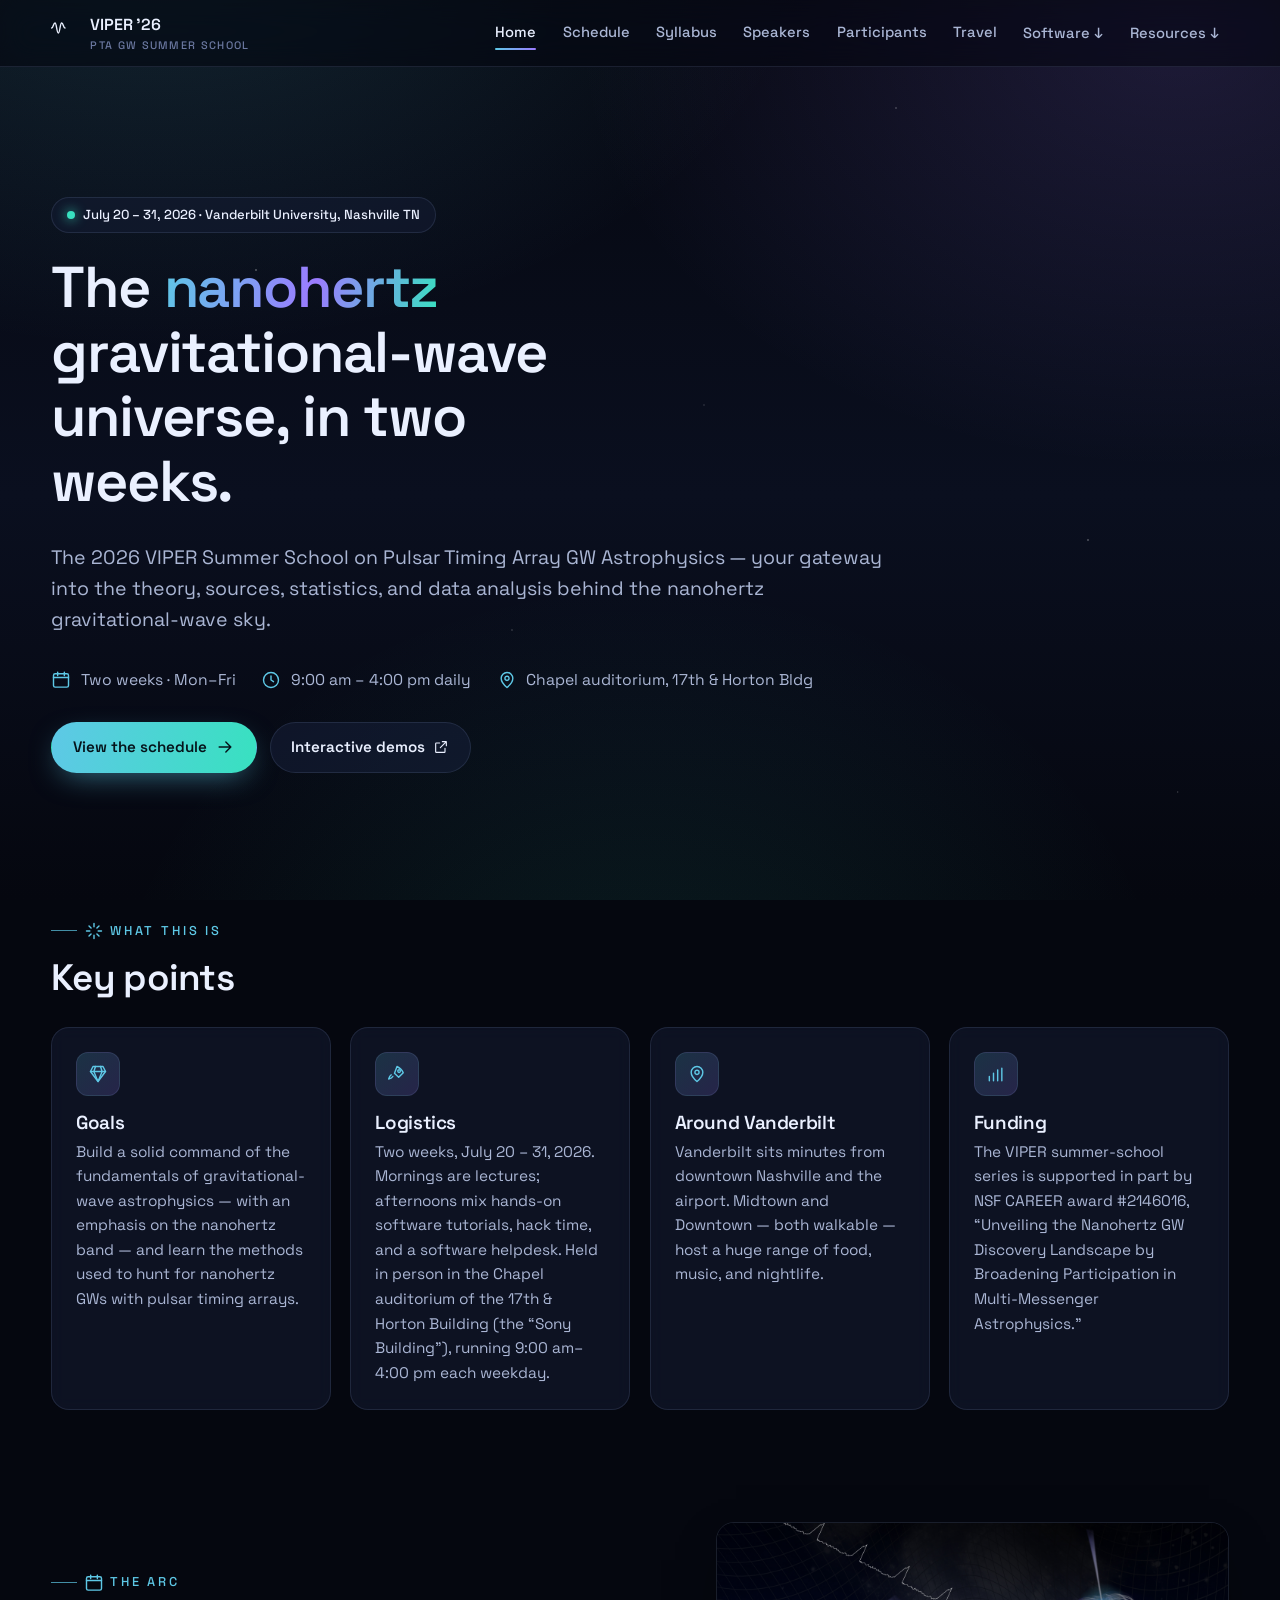
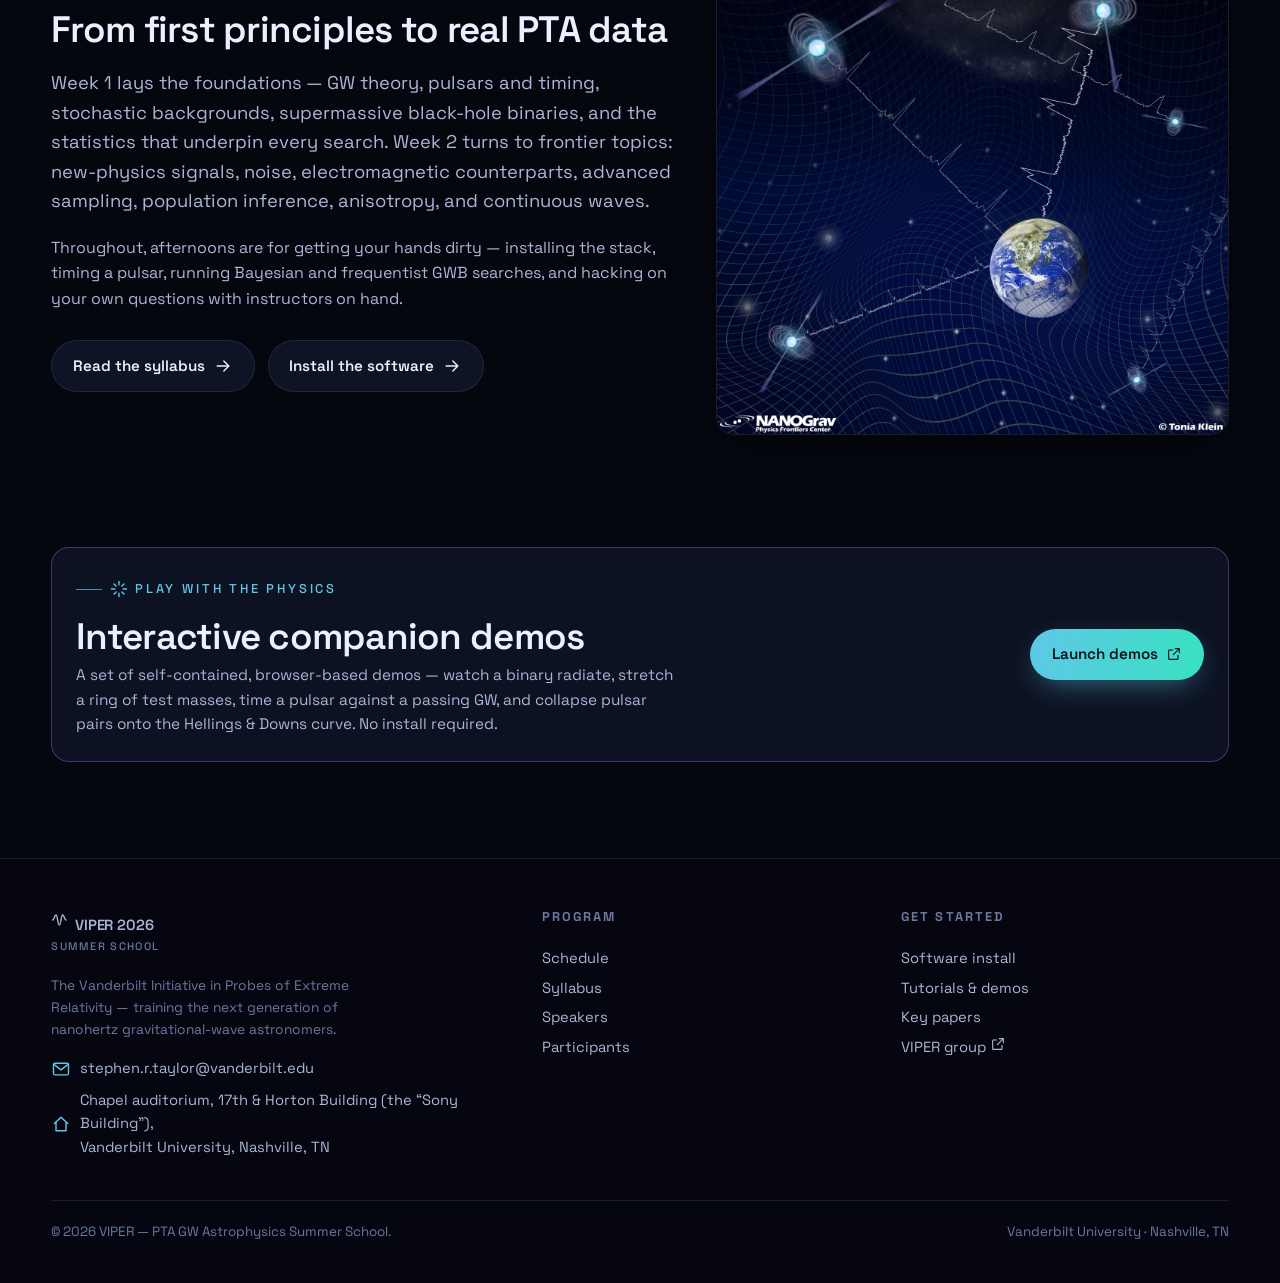
==== index.html @ b40ef2a1 "Set Levi Schult full name; add venue across the site Speakers page shows full name Levi Schult (sche" ====
<!DOCTYPE html>
<html lang="en">
<head>
<meta charset="utf-8" />
<meta name="viewport" content="width=device-width, initial-scale=1" />
<title>VIPER 2026 Summer School</title>
<meta name="description" content="The 2026 VIPER Summer School on Pulsar Timing Array gravitational-wave astrophysics, July 20 – 31, 2026, Vanderbilt University, Nashville TN." />
<link rel="icon" href="data:image/svg+xml,%3Csvg xmlns='http://www.w3.org/2000/svg' viewBox='0 0 24 24'%3E%3Cpath d='M2 12c2 0 2-6 4-6s2 12 4 12 2-12 4-12 2 6 4 6' fill='none' stroke='%235ec8e6' stroke-width='2' stroke-linecap='round'/%3E%3C/svg%3E" />
<link rel="preconnect" href="https://fonts.googleapis.com" />
<link rel="preconnect" href="https://fonts.gstatic.com" crossorigin />
<link href="https://fonts.googleapis.com/css2?family=Space+Grotesk:wght@400;500;600;700&family=JetBrains+Mono:wght@400;500&display=swap" rel="stylesheet" />
<link rel="stylesheet" href="assets/css/site.css" />
</head>
<body>
<div class="cosmos"></div>
<header class="nav"><div class="nav-inner"><a class="brand" href="index.html"><span class="mark"><svg width="20" height="20" viewBox="0 0 24 24" fill="none" stroke="currentColor" stroke-width="1.7" stroke-linecap="round" stroke-linejoin="round"><path d="M2 12c2 0 2-6 4-6s2 12 4 12 2-12 4-12 2 6 4 6"/></svg></span><span>VIPER &rsquo;26<small>PTA GW Summer School</small></span></a><button class="nav-toggle" aria-label="Menu"><svg width="22" height="22" viewBox="0 0 24 24" fill="none" stroke="currentColor" stroke-width="1.7" stroke-linecap="round" stroke-linejoin="round"><path d="M4 7h16M4 12h16M4 17h16"/></svg></button><nav class="nav-links"><a href="index.html" class="active">Home</a><a href="schedule.html">Schedule</a><a href="syllabus.html">Syllabus</a><a href="speakers.html">Speakers</a><a href="participants.html">Participants</a><a href="travel.html">Travel</a><span class="has-menu"><a href="installation.html">Software &darr;</a><span class="drop"><a href="installation.html">Installation</a><a href="tutorials.html">Tutorials &amp; demos</a></span></span><span class="has-menu"><a href="imp_papers.html">Resources &darr;</a><span class="drop"><a href="imp_papers.html">Key papers</a><a href="useful_links.html">Useful links</a></span></span></nav></div></header>
<main>

<section class="hero"><div class="wrap">
  <span class="badge"><span class="dot"></span> July 20 – 31, 2026 &middot; Vanderbilt University, Nashville TN</span>
  <h1>The <span class="gradient-text">nanohertz</span> gravitational-wave universe, in two weeks.</h1>
  <p class="lead">The 2026 VIPER Summer School on Pulsar Timing Array GW Astrophysics &mdash;
  your gateway into the theory, sources, statistics, and data analysis behind the
  nanohertz gravitational-wave sky.</p>
  <div class="hero-meta">
    <span class="item"><svg width="20" height="20" viewBox="0 0 24 24" fill="none" stroke="currentColor" stroke-width="1.7" stroke-linecap="round" stroke-linejoin="round"><rect x="3" y="4.5" width="18" height="16" rx="2"/><path d="M3 9h18M8 2.5v4M16 2.5v4"/></svg> Two weeks &middot; Mon&ndash;Fri</span>
    <span class="item"><svg width="20" height="20" viewBox="0 0 24 24" fill="none" stroke="currentColor" stroke-width="1.7" stroke-linecap="round" stroke-linejoin="round"><circle cx="12" cy="12" r="9"/><path d="M12 7v5l3 2"/></svg> 9:00 am &ndash; 4:00 pm daily</span>
    <span class="item"><svg width="20" height="20" viewBox="0 0 24 24" fill="none" stroke="currentColor" stroke-width="1.7" stroke-linecap="round" stroke-linejoin="round"><path d="M12 21s7-5.6 7-11a7 7 0 1 0-14 0c0 5.4 7 11 7 11z"/><circle cx="12" cy="10" r="2.5"/></svg> Chapel auditorium, 17th &amp; Horton Bldg</span>
  </div>
  <div class="btn-row">
    <a class="btn btn-primary" href="schedule.html">View the schedule <svg width="20" height="20" viewBox="0 0 24 24" fill="none" stroke="currentColor" stroke-width="1.7" stroke-linecap="round" stroke-linejoin="round"><path d="M5 12h14M13 6l6 6-6 6"/></svg></a>
    <a class="btn btn-ghost" href="https://stevertaylor.github.io/viper-2026-summer-school-demos/">Interactive demos <svg width="16" height="16" viewBox="0 0 24 24" fill="none" stroke="currentColor" stroke-width="1.7" stroke-linecap="round" stroke-linejoin="round"><path d="M14 4h6v6M20 4l-9 9M18 14v5a1 1 0 0 1-1 1H5a1 1 0 0 1-1-1V7a1 1 0 0 1 1-1h5"/></svg></a>
  </div>
</div></section>

<section class="section tight"><div class="wrap">
  <span class="eyebrow"><svg width="20" height="20" viewBox="0 0 24 24" fill="none" stroke="currentColor" stroke-width="1.7" stroke-linecap="round" stroke-linejoin="round"><path d="M12 3v4M12 17v4M3 12h4M17 12h4M6 6l2.5 2.5M15.5 15.5 18 18M18 6l-2.5 2.5M8.5 15.5 6 18"/></svg> What this is</span>
  <h2>Key points</h2>
  <div class="grid cols-4" style="margin-top:1.8rem">
    <article class="card"><div class="ico"><svg width="20" height="20" viewBox="0 0 24 24" fill="none" stroke="currentColor" stroke-width="1.7" stroke-linecap="round" stroke-linejoin="round"><path d="M6 3h12l3 6-9 12L3 9z"/><path d="M3 9h18M9 3 7 9l5 12 5-12-2-6"/></svg></div><h3>Goals</h3>
      <p>Build a solid command of the fundamentals of gravitational-wave astrophysics &mdash;
      with an emphasis on the nanohertz band &mdash; and learn the methods used to hunt for
      nanohertz GWs with pulsar timing arrays.</p></article>
    <article class="card"><div class="ico"><svg width="20" height="20" viewBox="0 0 24 24" fill="none" stroke="currentColor" stroke-width="1.7" stroke-linecap="round" stroke-linejoin="round"><path d="M5 13c-2 1-3 5-3 5s4-1 5-3M12 3c3.5 1.5 6 4 7.5 7.5L14 16l-5-5z"/><circle cx="14.5" cy="8.5" r="1.6"/></svg></div><h3>Logistics</h3>
      <p>Two weeks, July 20 – 31, 2026. Mornings are lectures; afternoons mix hands-on software
      tutorials, hack time, and a software helpdesk. Held in person in the Chapel auditorium
      of the 17th &amp; Horton Building (the &ldquo;Sony Building&rdquo;), running 9:00&nbsp;am&ndash;4:00&nbsp;pm each weekday.</p></article>
    <article class="card"><div class="ico"><svg width="20" height="20" viewBox="0 0 24 24" fill="none" stroke="currentColor" stroke-width="1.7" stroke-linecap="round" stroke-linejoin="round"><path d="M12 21s7-5.6 7-11a7 7 0 1 0-14 0c0 5.4 7 11 7 11z"/><circle cx="12" cy="10" r="2.5"/></svg></div><h3>Around Vanderbilt</h3>
      <p>Vanderbilt sits minutes from downtown Nashville and the airport. Midtown and
      Downtown &mdash; both walkable &mdash; host a huge range of food, music, and nightlife.</p></article>
    <article class="card"><div class="ico"><svg width="20" height="20" viewBox="0 0 24 24" fill="none" stroke="currentColor" stroke-width="1.7" stroke-linecap="round" stroke-linejoin="round"><path d="M4 20v-5M9 20v-9M14 20v-13M19 20V5"/></svg></div><h3>Funding</h3>
      <p>The VIPER summer-school series is supported in part by NSF CAREER award
      #2146016, &ldquo;Unveiling the Nanohertz GW Discovery Landscape by Broadening
      Participation in Multi-Messenger Astrophysics.&rdquo;</p></article>
  </div>
</div></section>

<section class="section tight"><div class="wrap">
  <div class="split">
    <div>
      <span class="eyebrow"><svg width="20" height="20" viewBox="0 0 24 24" fill="none" stroke="currentColor" stroke-width="1.7" stroke-linecap="round" stroke-linejoin="round"><rect x="3" y="4.5" width="18" height="16" rx="2"/><path d="M3 9h18M8 2.5v4M16 2.5v4"/></svg> The arc</span>
      <h2>From first principles to real PTA data</h2>
      <p class="lead" style="margin-bottom:1.2rem">Week&nbsp;1 lays the foundations &mdash; GW theory,
      pulsars and timing, stochastic backgrounds, supermassive black-hole binaries, and
      the statistics that underpin every search. Week&nbsp;2 turns to frontier topics: new-physics
      signals, noise, electromagnetic counterparts, advanced sampling, population inference,
      anisotropy, and continuous waves.</p>
      <p>Throughout, afternoons are for getting your hands dirty &mdash; installing the stack,
      timing a pulsar, running Bayesian and frequentist GWB searches, and hacking on
      your own questions with instructors on hand.</p>
      <div class="btn-row">
        <a class="btn btn-ghost" href="syllabus.html">Read the syllabus <svg width="20" height="20" viewBox="0 0 24 24" fill="none" stroke="currentColor" stroke-width="1.7" stroke-linecap="round" stroke-linejoin="round"><path d="M5 12h14M13 6l6 6-6 6"/></svg></a>
        <a class="btn btn-ghost" href="installation.html">Install the software <svg width="20" height="20" viewBox="0 0 24 24" fill="none" stroke="currentColor" stroke-width="1.7" stroke-linecap="round" stroke-linejoin="round"><path d="M5 12h14M13 6l6 6-6 6"/></svg></a>
      </div>
    </div>
    <div class="framed"><img src="images/pta_TK.jpg" alt="A pulsar timing array probing passing gravitational waves" loading="lazy" /></div>
  </div>
</div></section>

<section class="section tight"><div class="wrap">
  <div class="card" style="display:flex;flex-wrap:wrap;align-items:center;gap:1.4rem;justify-content:space-between;border-color:rgba(155,123,255,.35)">
    <div style="max-width:60ch">
      <span class="eyebrow"><svg width="20" height="20" viewBox="0 0 24 24" fill="none" stroke="currentColor" stroke-width="1.7" stroke-linecap="round" stroke-linejoin="round"><path d="M12 3v4M12 17v4M3 12h4M17 12h4M6 6l2.5 2.5M15.5 15.5 18 18M18 6l-2.5 2.5M8.5 15.5 6 18"/></svg> Play with the physics</span>
      <h2 style="margin-bottom:.4rem">Interactive companion demos</h2>
      <p style="margin:0">A set of self-contained, browser-based demos &mdash; watch a binary radiate,
      stretch a ring of test masses, time a pulsar against a passing GW, and collapse pulsar
      pairs onto the Hellings &amp; Downs curve. No install required.</p>
    </div>
    <a class="btn btn-primary" href="https://stevertaylor.github.io/viper-2026-summer-school-demos/">Launch demos <svg width="16" height="16" viewBox="0 0 24 24" fill="none" stroke="currentColor" stroke-width="1.7" stroke-linecap="round" stroke-linejoin="round"><path d="M14 4h6v6M20 4l-9 9M18 14v5a1 1 0 0 1-1 1H5a1 1 0 0 1-1-1V7a1 1 0 0 1 1-1h5"/></svg></a>
  </div>
</div></section>

</main>
<footer class="footer"><div class="wrap">
  <div class="footer-grid">
    <div>
      <a class="brand" href="index.html"><span class="mark"><svg width="20" height="20" viewBox="0 0 24 24" fill="none" stroke="currentColor" stroke-width="1.7" stroke-linecap="round" stroke-linejoin="round"><path d="M2 12c2 0 2-6 4-6s2 12 4 12 2-12 4-12 2 6 4 6"/></svg></span>
        <span>VIPER 2026<small>Summer School</small></span></a>
      <p class="muted" style="margin-top:1rem;max-width:34ch">
        The Vanderbilt Initiative in Probes of Extreme Relativity &mdash; training the next
        generation of nanohertz gravitational-wave astronomers.</p>
      <div class="contact-line"><svg width="20" height="20" viewBox="0 0 24 24" fill="none" stroke="currentColor" stroke-width="1.7" stroke-linecap="round" stroke-linejoin="round"><rect x="3" y="5" width="18" height="14" rx="2"/><path d="M3.5 6.5 12 13l8.5-6.5"/></svg><a href="mailto:stephen.r.taylor@vanderbilt.edu">stephen.r.taylor@vanderbilt.edu</a></div>
      <div class="contact-line"><svg width="20" height="20" viewBox="0 0 24 24" fill="none" stroke="currentColor" stroke-width="1.7" stroke-linecap="round" stroke-linejoin="round"><path d="M4 11.5 12 4l8 7.5"/><path d="M6 10v10h12V10"/></svg><span>Chapel auditorium, 17th &amp; Horton Building (the &ldquo;Sony Building&rdquo;),<br />Vanderbilt University, Nashville, TN</span></div>
    </div>
    <div>
      <h4>Program</h4>
      <a href="schedule.html">Schedule</a>
      <a href="syllabus.html">Syllabus</a>
      <a href="speakers.html">Speakers</a>
      <a href="participants.html">Participants</a>
    </div>
    <div>
      <h4>Get started</h4>
      <a href="installation.html">Software install</a>
      <a href="tutorials.html">Tutorials &amp; demos</a>
      <a href="imp_papers.html">Key papers</a>
      <a href="https://as.vanderbilt.edu/viper/">VIPER group <svg width="16" height="16" viewBox="0 0 24 24" fill="none" stroke="currentColor" stroke-width="1.7" stroke-linecap="round" stroke-linejoin="round"><path d="M14 4h6v6M20 4l-9 9M18 14v5a1 1 0 0 1-1 1H5a1 1 0 0 1-1-1V7a1 1 0 0 1 1-1h5"/></svg></a>
    </div>
  </div>
  <div class="copyright">
    <span>&copy; 2026 VIPER &mdash; PTA GW Astrophysics Summer School.</span>
    <span>Vanderbilt University &middot; Nashville, TN</span>
  </div>
</div></footer>
<script src="assets/js/site.js"></script>
</body>
</html>
---- assets/css/site.css ----
/* =========================================================================
   VIPER 2026 Summer School — "cosmic glass" design system
   Dark, aurora-lit, glassmorphism. Self-contained, no framework.
   ========================================================================= */

:root {
  /* palette */
  --bg:        #05070f;
  --bg-2:      #0a0f1f;
  --ink:       #eaf0ff;
  --ink-soft:  #aab6d4;
  --ink-dim:   #6b78a0;
  --line:      rgba(150, 170, 220, 0.14);
  --glass:     rgba(20, 28, 52, 0.55);
  --glass-2:   rgba(28, 38, 70, 0.40);

  /* accents */
  --cyan:   #5ec8e6;
  --violet: #9b7bff;
  --pink:   #ff7bd2;
  --teal:   #38e1c0;
  --amber:  #ffcf6b;
  --green:  #57d98a;

  --accent: var(--cyan);

  --radius:   18px;
  --radius-s: 12px;
  --maxw:     1180px;

  --shadow:  0 18px 50px -20px rgba(0, 0, 0, 0.75);
  --font:    "Space Grotesk", "Inter", system-ui, -apple-system, "Segoe UI", Roboto, sans-serif;
  --mono:    "JetBrains Mono", ui-monospace, "SF Mono", Menlo, monospace;
}

* { box-sizing: border-box; }

html { scroll-behavior: smooth; }

body {
  margin: 0;
  font-family: var(--font);
  color: var(--ink);
  background: var(--bg);
  line-height: 1.6;
  -webkit-font-smoothing: antialiased;
  text-rendering: optimizeLegibility;
  overflow-x: hidden;
}

/* ---- cosmic background: layered radial auroras + starfield ------------- */
.cosmos {
  position: fixed;
  inset: 0;
  z-index: -2;
  background:
    radial-gradient(1100px 700px at 12% -8%,  rgba(94, 200, 230, 0.16), transparent 60%),
    radial-gradient(1000px 720px at 92% 4%,   rgba(155, 123, 255, 0.16), transparent 60%),
    radial-gradient(900px 800px  at 50% 118%, rgba(56, 225, 192, 0.10), transparent 60%),
    linear-gradient(180deg, var(--bg) 0%, var(--bg-2) 55%, var(--bg) 100%);
}
.cosmos::after {  /* fine star layer */
  content: "";
  position: absolute;
  inset: 0;
  background-image:
    radial-gradient(1.4px 1.4px at 20% 30%, rgba(255,255,255,0.65), transparent),
    radial-gradient(1.4px 1.4px at 70% 12%, rgba(255,255,255,0.45), transparent),
    radial-gradient(1.2px 1.2px at 40% 70%, rgba(255,255,255,0.40), transparent),
    radial-gradient(1.6px 1.6px at 85% 60%, rgba(255,255,255,0.55), transparent),
    radial-gradient(1.1px 1.1px at 55% 45%, rgba(255,255,255,0.35), transparent),
    radial-gradient(1.3px 1.3px at 10% 85%, rgba(255,255,255,0.40), transparent),
    radial-gradient(1.2px 1.2px at 92% 88%, rgba(255,255,255,0.35), transparent);
  background-repeat: no-repeat;
  opacity: 0.7;
  animation: twinkle 9s ease-in-out infinite alternate;
}
@keyframes twinkle { from { opacity: 0.45; } to { opacity: 0.85; } }

@media (prefers-reduced-motion: reduce) {
  html { scroll-behavior: auto; }
  .cosmos::after { animation: none; }
}

/* ---- layout helpers ---------------------------------------------------- */
.wrap { width: min(var(--maxw), 92vw); margin-inline: auto; }
.section { padding: 84px 0; }
.section.tight { padding: 56px 0; }

a { color: var(--cyan); text-decoration: none; transition: color .18s ease; }
a:hover { color: #bdecff; }

h1, h2, h3 { line-height: 1.12; letter-spacing: -0.02em; font-weight: 600; margin: 0 0 .5em; }
h1 { font-size: clamp(2.2rem, 5vw, 3.6rem); }
h2 { font-size: clamp(1.6rem, 3vw, 2.3rem); }
h3 { font-size: 1.18rem; }
p  { color: var(--ink-soft); }

.eyebrow {
  display: inline-flex; align-items: center; gap: .5em;
  font-size: .8rem; letter-spacing: .22em; text-transform: uppercase;
  color: var(--cyan); font-weight: 500; margin-bottom: 1rem;
}
.eyebrow::before { content: ""; width: 26px; height: 1px; background: var(--cyan); opacity: .7; }

.lead { font-size: 1.15rem; color: var(--ink-soft); max-width: 64ch; }

.gradient-text {
  background: linear-gradient(100deg, var(--cyan), var(--violet) 55%, var(--teal));
  -webkit-background-clip: text; background-clip: text;
  -webkit-text-fill-color: transparent; color: transparent;
}

/* ---- top navigation ---------------------------------------------------- */
.nav {
  position: sticky; top: 0; z-index: 50;
  backdrop-filter: blur(14px) saturate(140%);
  -webkit-backdrop-filter: blur(14px) saturate(140%);
  background: rgba(5, 7, 15, 0.62);
  border-bottom: 1px solid var(--line);
}
.nav-inner {
  width: min(var(--maxw), 94vw); margin-inline: auto;
  display: flex; align-items: center; gap: 1.2rem;
  height: 66px;
}
.brand { display: flex; align-items: center; gap: .65rem; font-weight: 600; letter-spacing: -.01em; color: var(--ink); white-space: nowrap; }
.brand:hover { color: var(--ink); }
.brand .mark { width: 30px; height: 30px; flex: 0 0 auto; }
.brand small { display: block; font-size: .68rem; letter-spacing: .12em; text-transform: uppercase; color: var(--ink-dim); font-weight: 500; }

.nav-links { display: flex; align-items: center; gap: .25rem; margin-left: auto; }
.nav-links a {
  color: var(--ink-soft); font-size: .92rem; font-weight: 500;
  padding: .5rem .7rem; border-radius: 9px; position: relative; white-space: nowrap;
}
.nav-links a:hover { color: var(--ink); background: var(--glass-2); }
.nav-links a.active { color: var(--ink); }
.nav-links a.active::after {
  content: ""; position: absolute; left: .7rem; right: .7rem; bottom: .15rem;
  height: 2px; border-radius: 2px;
  background: linear-gradient(90deg, var(--cyan), var(--violet));
}

/* dropdown */
.has-menu { position: relative; }
.has-menu > .drop {
  position: absolute; top: calc(100% + 8px); right: 0; min-width: 210px;
  background: rgba(12, 17, 33, 0.96); border: 1px solid var(--line);
  border-radius: 14px; padding: .4rem; box-shadow: var(--shadow);
  opacity: 0; visibility: hidden; transform: translateY(6px); transition: .16s ease;
}
.has-menu:hover > .drop, .has-menu:focus-within > .drop { opacity: 1; visibility: visible; transform: translateY(0); }
.drop a { display: block; padding: .55rem .7rem; border-radius: 9px; font-size: .9rem; }
.drop a:hover { background: var(--glass); }

.nav-toggle { display: none; margin-left: auto; background: none; border: 1px solid var(--line); color: var(--ink); border-radius: 10px; padding: .45rem .55rem; cursor: pointer; }
.nav-toggle svg { display: block; }

@media (max-width: 880px) {
  .nav-links {
    position: fixed; inset: 66px 0 auto 0;
    flex-direction: column; align-items: stretch; gap: 0;
    background: rgba(7, 10, 20, 0.98); border-bottom: 1px solid var(--line);
    padding: .6rem 5vw 1.2rem; margin: 0;
    transform: translateY(-130%); transition: transform .28s ease;
    max-height: calc(100vh - 66px); overflow-y: auto;
  }
  .nav-links.open { transform: translateY(0); }
  .nav-links a { padding: .8rem .4rem; border-radius: 0; border-bottom: 1px solid var(--line); }
  .nav-links a.active::after { display: none; }
  .has-menu > .drop { position: static; opacity: 1; visibility: visible; transform: none; box-shadow: none; border: none; background: transparent; padding: 0 0 .4rem 1rem; min-width: 0; }
  .has-menu > .drop a { border-bottom: 1px dashed var(--line); }
  .nav-toggle { display: inline-flex; }
}

/* ---- buttons ----------------------------------------------------------- */
.btn {
  display: inline-flex; align-items: center; gap: .5rem;
  padding: .8rem 1.3rem; border-radius: 999px; font-weight: 600; font-size: .95rem;
  border: 1px solid transparent; cursor: pointer; transition: .18s ease; white-space: nowrap;
}
.btn-primary {
  color: #05131a;
  background: linear-gradient(100deg, var(--cyan), var(--teal));
  box-shadow: 0 10px 30px -10px rgba(94, 200, 230, 0.6);
}
.btn-primary:hover { color: #05131a; transform: translateY(-2px); box-shadow: 0 16px 38px -12px rgba(94, 200, 230, 0.7); }
.btn-ghost { color: var(--ink); border-color: var(--line); background: var(--glass-2); }
.btn-ghost:hover { color: var(--ink); border-color: rgba(155,123,255,.5); background: var(--glass); transform: translateY(-2px); }
.btn-row { display: flex; flex-wrap: wrap; gap: .8rem; margin-top: 1.8rem; }

/* ---- hero -------------------------------------------------------------- */
.hero { padding: clamp(64px, 11vw, 130px) 0 84px; position: relative; }
.hero .badge {
  display: inline-flex; align-items: center; gap: .55rem;
  padding: .4rem .9rem; border-radius: 999px; font-size: .82rem; font-weight: 500;
  color: var(--ink); background: var(--glass); border: 1px solid var(--line); margin-bottom: 1.4rem;
}
.hero .badge .dot { width: 8px; height: 8px; border-radius: 50%; background: var(--teal); box-shadow: 0 0 12px var(--teal); }
.hero h1 { max-width: 16ch; }
.hero .lead { margin-top: 1.1rem; font-size: 1.22rem; }
.hero-meta { display: flex; flex-wrap: wrap; gap: 1.6rem; margin-top: 2rem; }
.hero-meta .item { display: flex; align-items: center; gap: .6rem; color: var(--ink-soft); font-size: .98rem; }
.hero-meta .item svg { color: var(--cyan); flex: 0 0 auto; }

/* ---- glass cards / features ------------------------------------------- */
.grid { display: grid; gap: 1.2rem; }
.grid.cols-2 { grid-template-columns: repeat(2, 1fr); }
.grid.cols-3 { grid-template-columns: repeat(3, 1fr); }
.grid.cols-4 { grid-template-columns: repeat(4, 1fr); }
@media (max-width: 980px) { .grid.cols-3, .grid.cols-4 { grid-template-columns: repeat(2, 1fr); } }
@media (max-width: 620px) { .grid.cols-2, .grid.cols-3, .grid.cols-4 { grid-template-columns: 1fr; } }

.card {
  background: var(--glass); border: 1px solid var(--line);
  border-radius: var(--radius); padding: 1.5rem;
  backdrop-filter: blur(8px); -webkit-backdrop-filter: blur(8px);
  transition: transform .2s ease, border-color .2s ease, background .2s ease;
}
.card:hover { transform: translateY(-4px); border-color: rgba(94,200,230,.4); background: var(--glass-2); }
.card .ico {
  width: 44px; height: 44px; border-radius: 12px; display: grid; place-items: center;
  background: linear-gradient(135deg, rgba(94,200,230,.18), rgba(155,123,255,.18));
  border: 1px solid var(--line); color: var(--cyan); margin-bottom: 1rem;
}
.card h3 { margin-bottom: .4rem; }
.card p { margin: 0; font-size: .96rem; }

/* ---- generic content prose -------------------------------------------- */
.prose { max-width: 76ch; }
.prose p { margin: 0 0 1.1rem; }
.prose h2 { margin-top: 2.4rem; }
.prose h3 { margin-top: 1.8rem; color: var(--ink); }
.prose ul, .prose ol { color: var(--ink-soft); padding-left: 1.2rem; }
.prose li { margin: .45rem 0; }
.prose li b, .prose strong { color: var(--ink); font-weight: 600; }
.prose code { font-family: var(--mono); font-size: .88em; background: rgba(120,140,200,.14); padding: .15em .4em; border-radius: 6px; color: #cfe6ff; }
.prose hr { border: none; border-top: 1px solid var(--line); margin: 2.4rem 0; }
.prose a { border-bottom: 1px solid rgba(94,200,230,.35); }
.prose a:hover { border-color: var(--cyan); }

.page-head { padding: clamp(54px, 9vw, 96px) 0 12px; }
.page-head h1 { margin-bottom: .3rem; }

/* code block */
.codeblock {
  background: rgba(8, 12, 24, 0.85); border: 1px solid var(--line); border-radius: var(--radius-s);
  padding: 1.1rem 1.2rem; overflow-x: auto; font-family: var(--mono); font-size: .86rem;
  color: #d6e6ff; line-height: 1.7; margin: 1rem 0;
}
.codeblock .c { color: var(--ink-dim); }       /* comment */
.codeblock .k { color: var(--teal); }          /* keyword/cmd */
.codeblock .s { color: var(--amber); }         /* string/arg */

.os-tabs { display: flex; gap: .5rem; flex-wrap: wrap; margin: 1.4rem 0 0; }
.os-tab {
  padding: .5rem 1rem; border-radius: 999px; border: 1px solid var(--line);
  background: var(--glass-2); color: var(--ink-soft); cursor: pointer; font-weight: 500; font-size: .9rem;
  font-family: var(--font);
}
.os-tab.active { color: #05131a; background: linear-gradient(100deg, var(--cyan), var(--teal)); border-color: transparent; }
.os-panel { display: none; }
.os-panel.active { display: block; }

/* ---- schedule ---------------------------------------------------------- */
.week-tabs { display: inline-flex; padding: .35rem; gap: .35rem; background: var(--glass); border: 1px solid var(--line); border-radius: 999px; margin-bottom: 1.6rem; }
.week-tab {
  padding: .55rem 1.4rem; border-radius: 999px; border: none; cursor: pointer;
  background: transparent; color: var(--ink-soft); font-weight: 600; font-size: .95rem; font-family: var(--font);
  transition: .18s ease;
}
.week-tab.active { color: #05131a; background: linear-gradient(100deg, var(--cyan), var(--violet)); }
.week-panel { display: none; }
.week-panel.active { display: block; animation: fade .35s ease; }
@keyframes fade { from { opacity: 0; transform: translateY(8px); } to { opacity: 1; transform: none; } }

.week-meta { color: var(--ink-dim); font-size: .92rem; margin: 0 0 1rem; }

.sched-scroll { overflow-x: auto; border-radius: var(--radius); border: 1px solid var(--line); }
table.sched { border-collapse: collapse; width: 100%; min-width: 760px; font-size: .9rem; }
table.sched th, table.sched td { border: 1px solid var(--line); padding: .7rem .7rem; vertical-align: top; text-align: left; }
table.sched thead th {
  background: rgba(94,200,230,.10); color: var(--ink); font-weight: 600; text-align: center;
  position: sticky; top: 0; backdrop-filter: blur(6px);
}
table.sched thead th .date { display: block; font-size: .76rem; font-weight: 400; color: var(--ink-dim); margin-top: .15rem; }
table.sched .time { white-space: nowrap; color: var(--ink-dim); font-family: var(--mono); font-size: .8rem; text-align: center; background: var(--glass-2); width: 64px; }
table.sched td .who { display: block; color: var(--ink-dim); font-size: .82rem; margin-top: .2rem; font-style: italic; }
table.sched td.empty { background: transparent; }

.cell { border-radius: 8px; padding: .55rem .6rem; height: 100%; }
.cell.lecture { background: linear-gradient(135deg, rgba(94,200,230,.16), rgba(94,200,230,.06)); border-left: 3px solid var(--cyan); color: var(--ink); }
.cell.hands   { background: linear-gradient(135deg, rgba(56,225,192,.16), rgba(56,225,192,.05)); border-left: 3px solid var(--teal); color: var(--ink); }
.cell.hack    { background: rgba(155,123,255,.13); border-left: 3px solid var(--violet); color: #d7ccff; font-weight: 600; }
.cell.social  { background: rgba(255,207,107,.14); border-left: 3px solid var(--amber); color: #ffe6ad; font-weight: 600; }
.span-row td { background: rgba(255,207,107,.06); text-align: center; color: var(--ink-soft); font-weight: 500; letter-spacing: .04em; }
.span-row.pause td { background: rgba(120,140,200,.07); color: var(--ink-dim); font-weight: 500; font-size: .82rem; text-transform: uppercase; letter-spacing: .12em; }

.legend { display: flex; flex-wrap: wrap; gap: 1rem 1.6rem; margin-top: 1.3rem; font-size: .85rem; color: var(--ink-soft); }
.legend span { display: inline-flex; align-items: center; gap: .5rem; }
.legend i { width: 14px; height: 14px; border-radius: 4px; display: inline-block; }
.lg-lecture { background: var(--cyan); }
.lg-hands { background: var(--teal); }
.lg-hack { background: var(--violet); }
.lg-social { background: var(--amber); }

/* ---- list of people ---------------------------------------------------- */
.people { display: grid; grid-template-columns: repeat(2, 1fr); gap: .8rem; }
@media (max-width: 720px) { .people { grid-template-columns: 1fr; } }
.person {
  display: flex; gap: .9rem; align-items: flex-start;
  background: var(--glass-2); border: 1px solid var(--line); border-radius: var(--radius-s); padding: .9rem 1rem;
}
.person .av {
  width: 40px; height: 40px; flex: 0 0 auto; border-radius: 50%;
  display: grid; place-items: center; font-weight: 600; color: #05131a;
  background: linear-gradient(135deg, var(--cyan), var(--violet)); font-size: .92rem;
}
.person .nm { font-weight: 600; color: var(--ink); }
.person .tp { font-size: .85rem; color: var(--ink-dim); margin-top: .15rem; }

/* link list */
.linklist { display: grid; gap: .7rem; }
.linklist a.row {
  display: flex; align-items: center; gap: .9rem; justify-content: space-between;
  background: var(--glass-2); border: 1px solid var(--line); border-radius: var(--radius-s);
  padding: .9rem 1.1rem; color: var(--ink); border-bottom: 1px solid var(--line);
}
.linklist a.row:hover { border-color: rgba(94,200,230,.45); background: var(--glass); transform: translateX(3px); }
.linklist .row .l { display: flex; align-items: center; gap: .8rem; }
.linklist .row .l .ic { color: var(--cyan); flex: 0 0 auto; }
.linklist .row .nm { font-weight: 600; }
.linklist .row .ds { color: var(--ink-dim); font-size: .85rem; }
.linklist .row .arr { color: var(--ink-dim); }

/* reference list */
.refs { display: grid; gap: .9rem; }
.ref {
  background: var(--glass-2); border: 1px solid var(--line); border-left: 3px solid var(--violet);
  border-radius: var(--radius-s); padding: 1rem 1.2rem;
}
.ref .t { font-weight: 600; color: var(--ink); }
.ref .a { color: var(--ink-soft); font-size: .9rem; margin-top: .2rem; }
.ref .meta { color: var(--ink-dim); font-size: .82rem; margin-top: .35rem; font-family: var(--mono); }

.note { background: var(--glass-2); border: 1px solid var(--line); border-left: 3px solid var(--amber); border-radius: var(--radius-s); padding: 1rem 1.2rem; color: var(--ink-soft); }
.note b { color: var(--ink); }

.framed { border-radius: var(--radius); border: 1px solid var(--line); overflow: hidden; box-shadow: var(--shadow); }
.framed img { display: block; width: 100%; height: auto; }

/* split feature */
.split { display: grid; grid-template-columns: 1.1fr .9fr; gap: 2.4rem; align-items: center; }
@media (max-width: 860px) { .split { grid-template-columns: 1fr; } }

/* ---- footer ------------------------------------------------------------ */
.footer { border-top: 1px solid var(--line); padding: 48px 0 40px; margin-top: 40px; background: rgba(5,7,15,.6); }
.footer-grid { display: grid; grid-template-columns: 1.4fr 1fr 1fr; gap: 2rem; }
@media (max-width: 780px) { .footer-grid { grid-template-columns: 1fr; gap: 1.6rem; } }
.footer h4 { font-size: .8rem; text-transform: uppercase; letter-spacing: .16em; color: var(--ink-dim); margin: 0 0 1rem; }
.footer a { color: var(--ink-soft); display: block; padding: .2rem 0; font-size: .92rem; }
.footer a:hover { color: var(--cyan); }
.footer .muted { color: var(--ink-dim); font-size: .86rem; }
.footer .contact-line { display: flex; align-items: center; gap: .55rem; color: var(--ink-soft); font-size: .92rem; margin: .3rem 0; }
.footer .contact-line svg { color: var(--cyan); flex: 0 0 auto; }
.copyright { border-top: 1px solid var(--line); margin-top: 36px; padding-top: 20px; color: var(--ink-dim); font-size: .84rem; display: flex; flex-wrap: wrap; gap: .6rem 1.4rem; justify-content: space-between; }
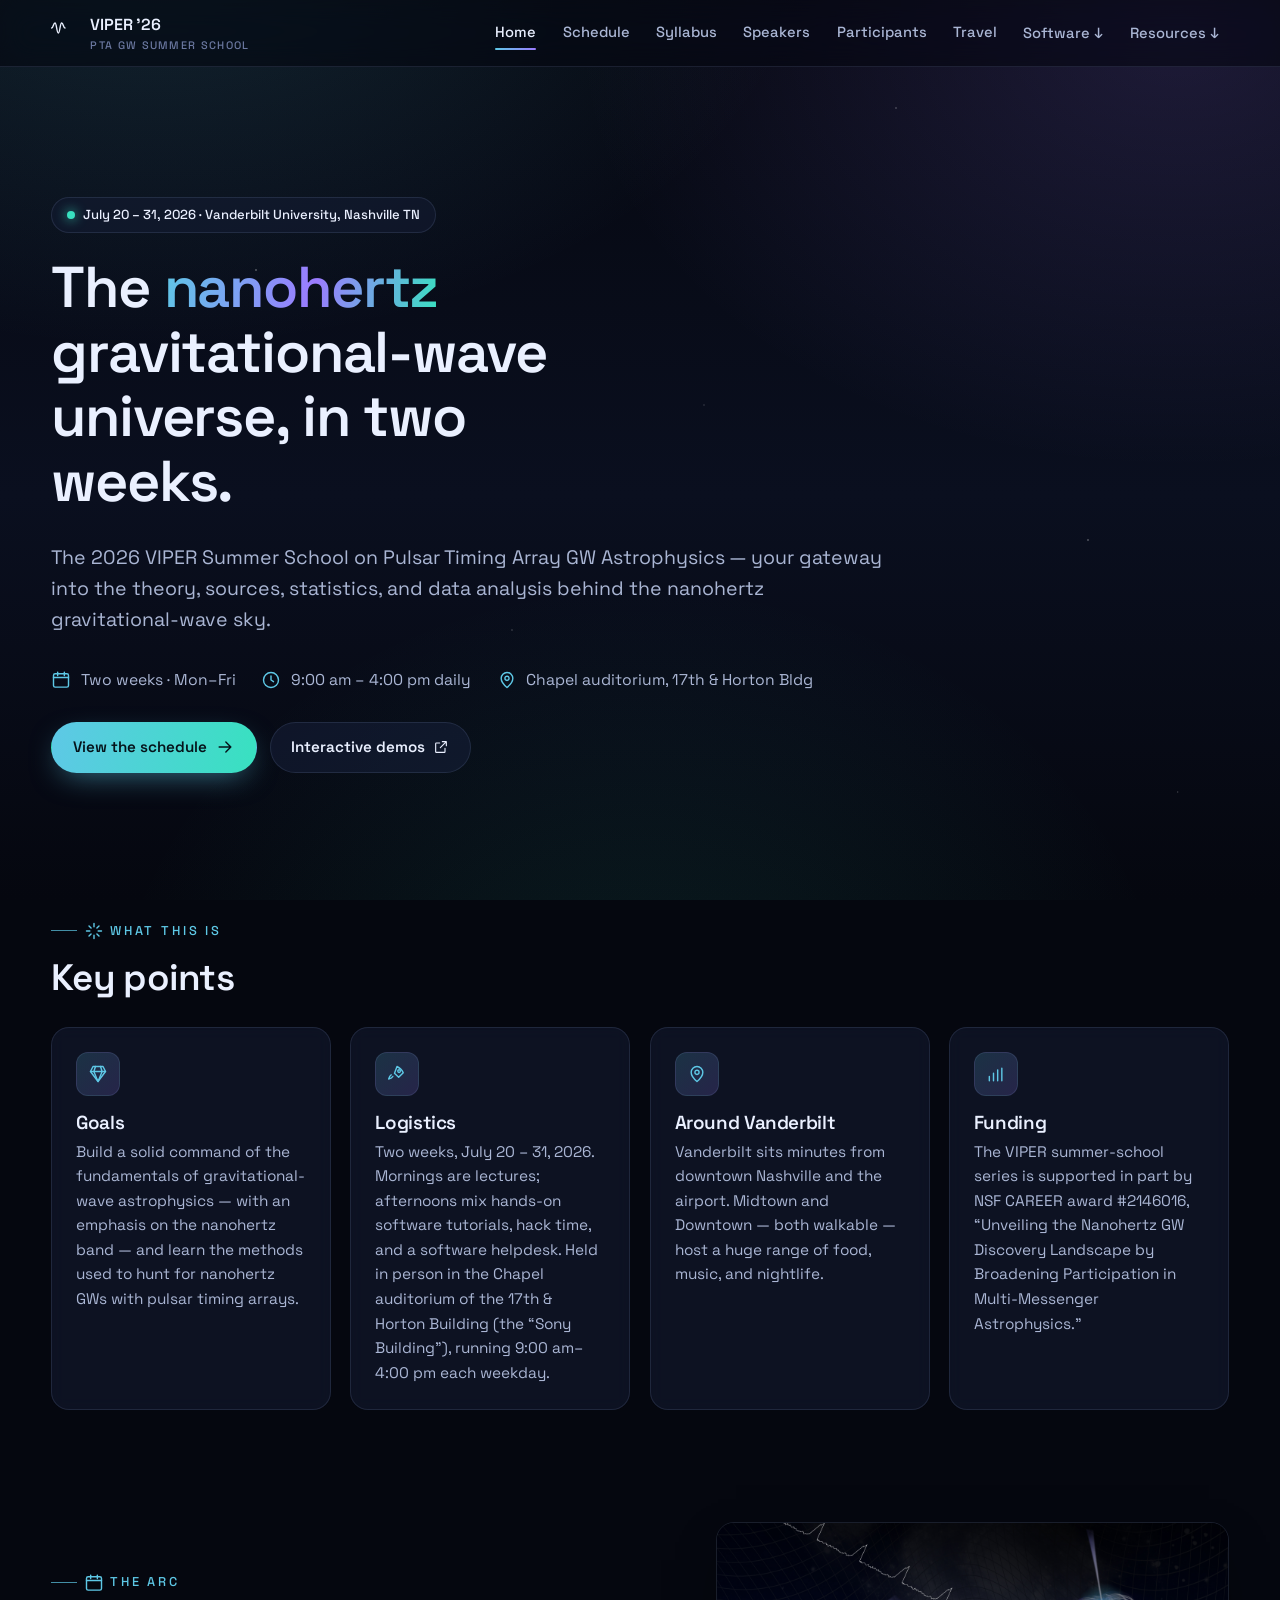
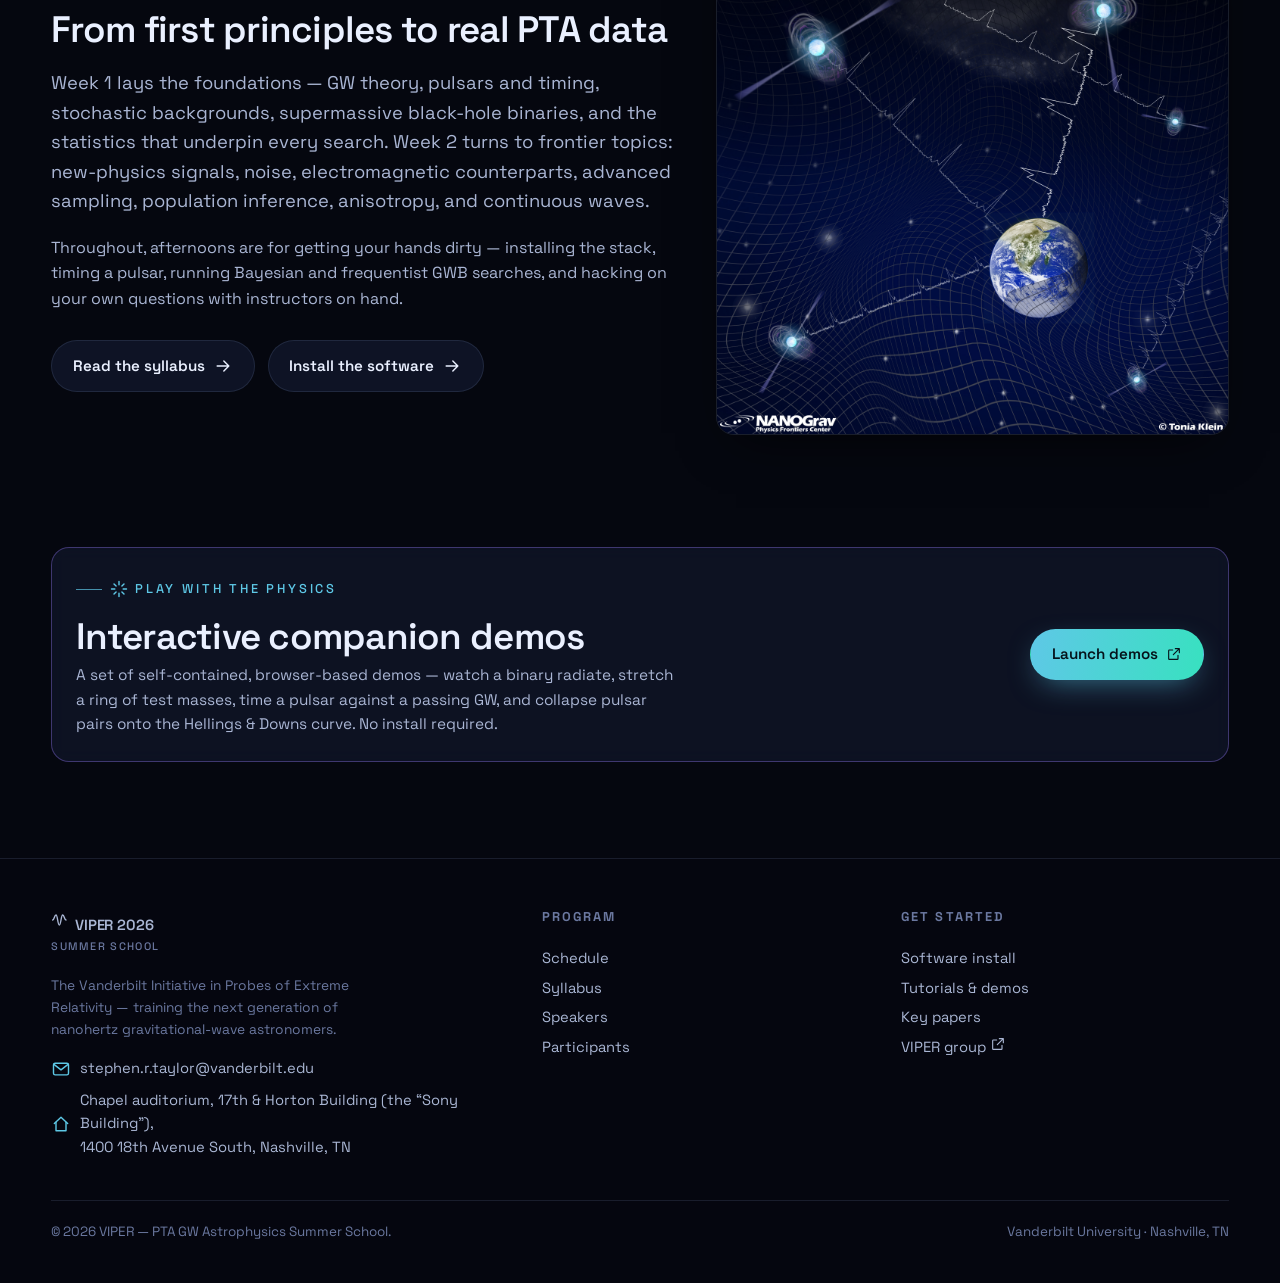
==== commit d96cc0d6: "Add venue street address: 1400 18th Avenue South Surface the full address on the Travel venue sectio" ====
--- a/index.html
+++ b/index.html
@@ -100,7 +100,7 @@
         The Vanderbilt Initiative in Probes of Extreme Relativity &mdash; training the next
         generation of nanohertz gravitational-wave astronomers.</p>
       <div class="contact-line"><svg width="20" height="20" viewBox="0 0 24 24" fill="none" stroke="currentColor" stroke-width="1.7" stroke-linecap="round" stroke-linejoin="round"><rect x="3" y="5" width="18" height="14" rx="2"/><path d="M3.5 6.5 12 13l8.5-6.5"/></svg><a href="mailto:stephen.r.taylor@vanderbilt.edu">stephen.r.taylor@vanderbilt.edu</a></div>
-      <div class="contact-line"><svg width="20" height="20" viewBox="0 0 24 24" fill="none" stroke="currentColor" stroke-width="1.7" stroke-linecap="round" stroke-linejoin="round"><path d="M4 11.5 12 4l8 7.5"/><path d="M6 10v10h12V10"/></svg><span>Chapel auditorium, 17th &amp; Horton Building (the &ldquo;Sony Building&rdquo;),<br />Vanderbilt University, Nashville, TN</span></div>
+      <div class="contact-line"><svg width="20" height="20" viewBox="0 0 24 24" fill="none" stroke="currentColor" stroke-width="1.7" stroke-linecap="round" stroke-linejoin="round"><path d="M4 11.5 12 4l8 7.5"/><path d="M6 10v10h12V10"/></svg><span>Chapel auditorium, 17th &amp; Horton Building (the &ldquo;Sony Building&rdquo;),<br />1400 18th Avenue South, Nashville, TN</span></div>
     </div>
     <div>
       <h4>Program</h4>
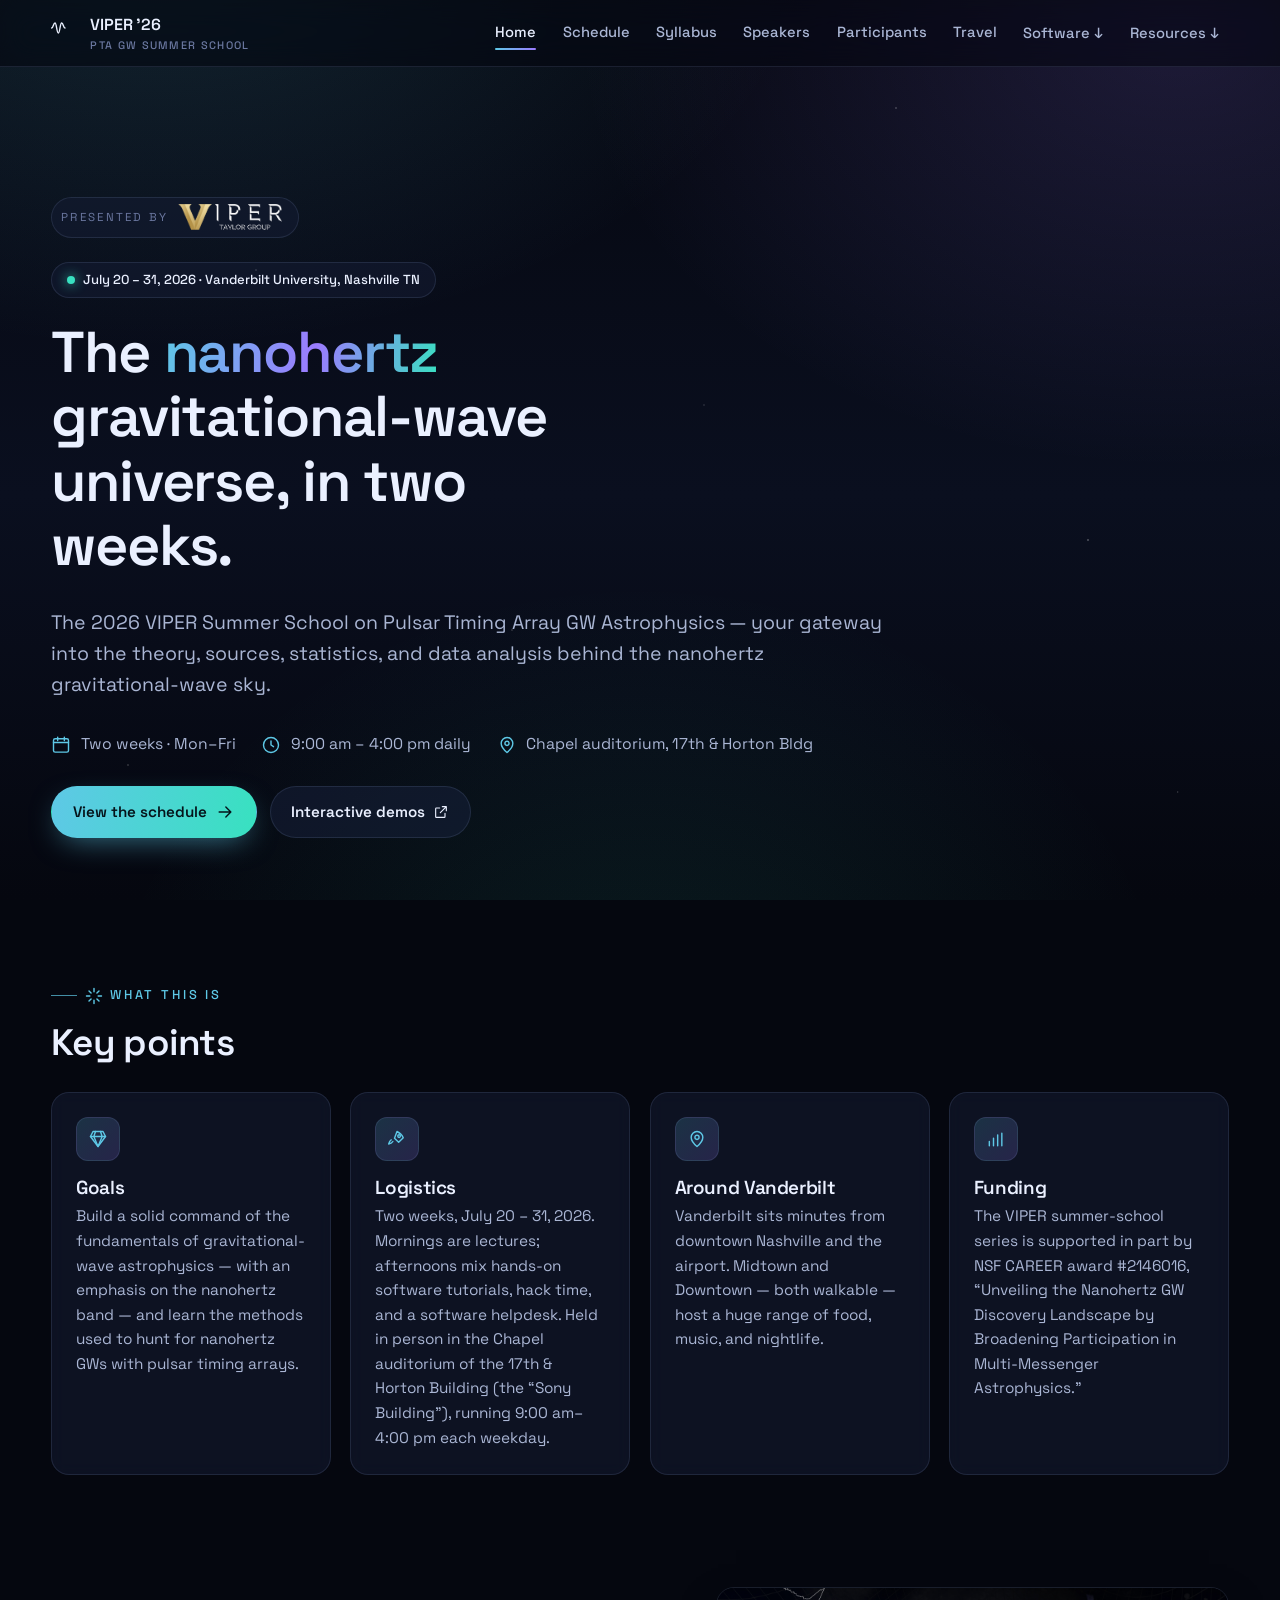
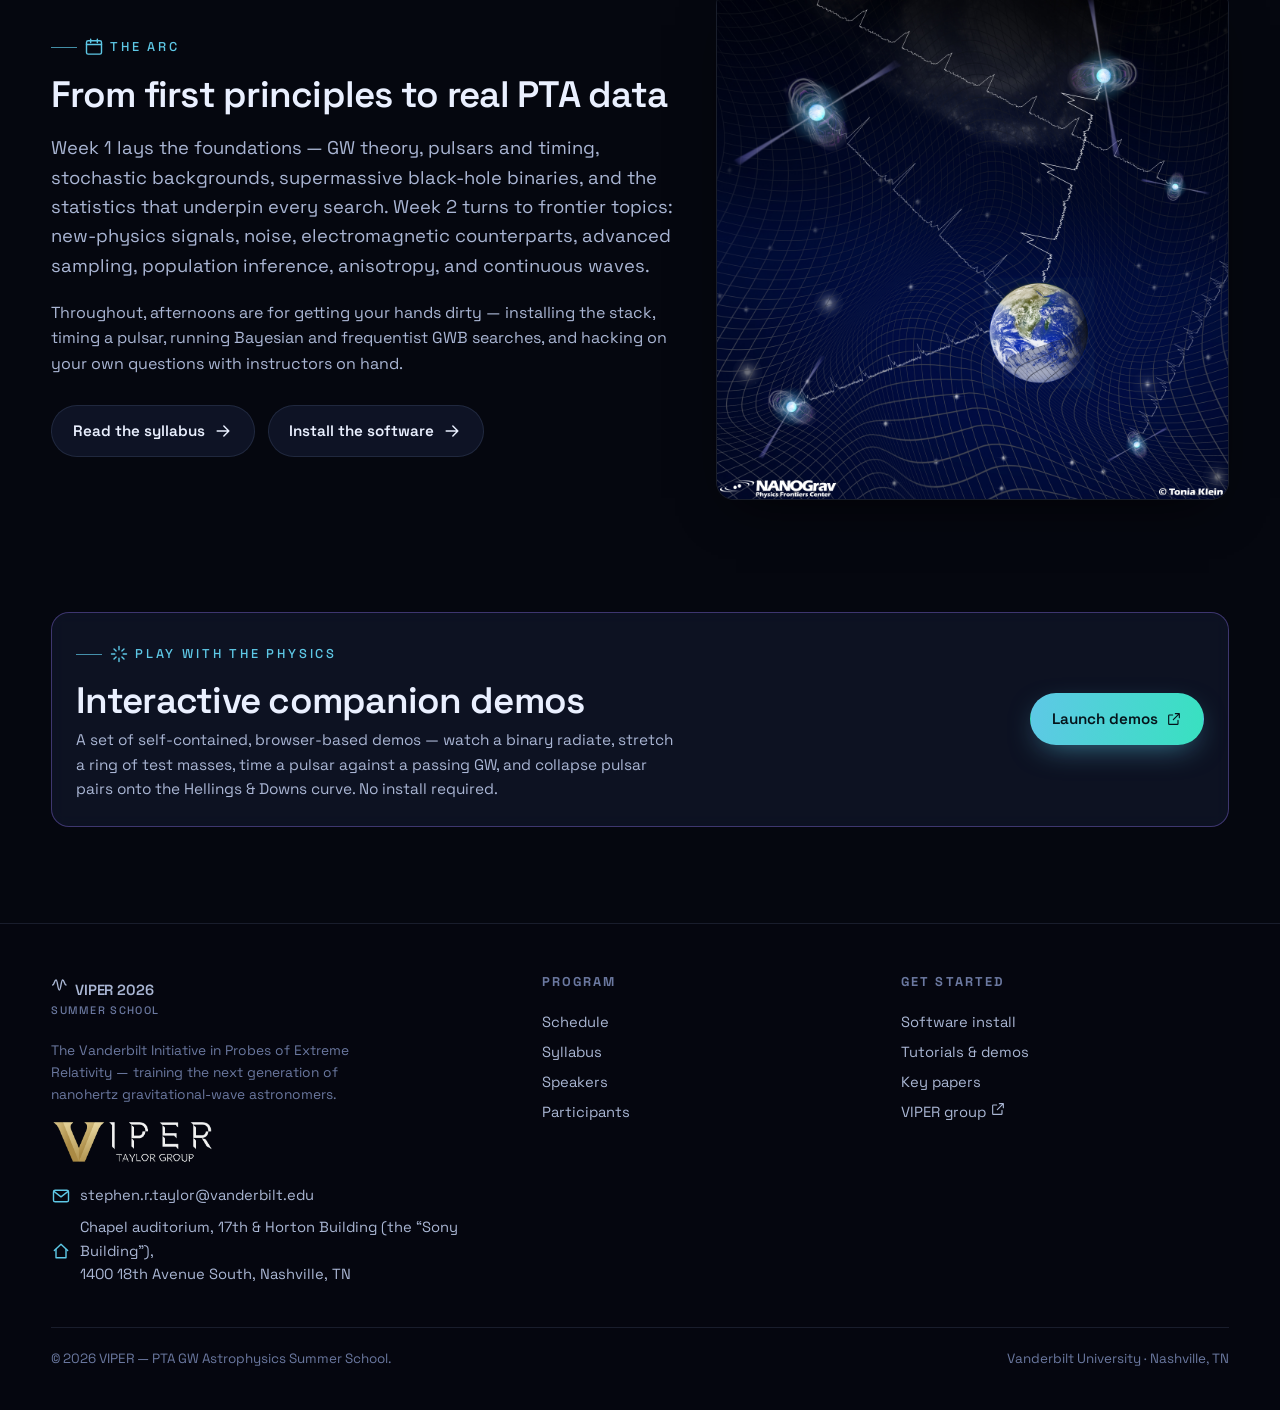
==== commit 6f747d87: "Add VIPER logo and prominent link to the Vanderbilt VIPER page Decoded the gold-V VIPER lockup from " ====
--- a/index.html
+++ b/index.html
@@ -17,6 +17,11 @@
 <main>
 
 <section class="hero"><div class="wrap">
+  <a class="viper-presents" href="https://as.vanderbilt.edu/viper/" target="_blank" rel="noopener" title="Visit the VIPER group at Vanderbilt">
+    <span class="lbl">Presented by</span>
+    <img src="images/viper-logo.png" alt="VIPER &mdash; Vanderbilt Initiative in Probes of Extreme Relativity" />
+  </a>
+  <br />
   <span class="badge"><span class="dot"></span> July 20 – 31, 2026 &middot; Vanderbilt University, Nashville TN</span>
   <h1>The <span class="gradient-text">nanohertz</span> gravitational-wave universe, in two weeks.</h1>
   <p class="lead">The 2026 VIPER Summer School on Pulsar Timing Array GW Astrophysics &mdash;
@@ -99,6 +104,8 @@
       <p class="muted" style="margin-top:1rem;max-width:34ch">
         The Vanderbilt Initiative in Probes of Extreme Relativity &mdash; training the next
         generation of nanohertz gravitational-wave astronomers.</p>
+      <a class="viper-footer" href="https://as.vanderbilt.edu/viper/" target="_blank" rel="noopener" title="Visit the VIPER group at Vanderbilt">
+        <img src="images/viper-logo.png" alt="VIPER at Vanderbilt University" /></a>
       <div class="contact-line"><svg width="20" height="20" viewBox="0 0 24 24" fill="none" stroke="currentColor" stroke-width="1.7" stroke-linecap="round" stroke-linejoin="round"><rect x="3" y="5" width="18" height="14" rx="2"/><path d="M3.5 6.5 12 13l8.5-6.5"/></svg><a href="mailto:stephen.r.taylor@vanderbilt.edu">stephen.r.taylor@vanderbilt.edu</a></div>
       <div class="contact-line"><svg width="20" height="20" viewBox="0 0 24 24" fill="none" stroke="currentColor" stroke-width="1.7" stroke-linecap="round" stroke-linejoin="round"><path d="M4 11.5 12 4l8 7.5"/><path d="M6 10v10h12V10"/></svg><span>Chapel auditorium, 17th &amp; Horton Building (the &ldquo;Sony Building&rdquo;),<br />1400 18th Avenue South, Nashville, TN</span></div>
     </div>
--- a/assets/css/site.css
+++ b/assets/css/site.css
@@ -204,6 +204,21 @@
 .hero-meta .item { display: flex; align-items: center; gap: .6rem; color: var(--ink-soft); font-size: .98rem; }
 .hero-meta .item svg { color: var(--cyan); flex: 0 0 auto; }
 
+/* ---- VIPER logo lockups ------------------------------------------------ */
+.viper-presents {
+  display: inline-flex; align-items: center; gap: .55rem;
+  padding: .4rem 1rem .4rem .55rem; margin-bottom: 1.5rem;
+  border: 1px solid var(--line); border-radius: 999px; background: var(--glass);
+  transition: border-color .18s ease, transform .18s ease;
+}
+.viper-presents:hover { border-color: rgba(212,175,55,.55); transform: translateY(-1px); }
+.viper-presents .lbl { font-size: .72rem; letter-spacing: .2em; text-transform: uppercase; color: var(--ink-dim); }
+.viper-presents img { height: 26px; width: auto; display: block; }
+
+.viper-footer { display: inline-block; margin: .2rem 0 1rem; }
+.viper-footer img { height: 40px; width: auto; display: block; opacity: .95; transition: opacity .18s ease; }
+.viper-footer:hover img { opacity: 1; }
+
 /* ---- glass cards / features ------------------------------------------- */
 .grid { display: grid; gap: 1.2rem; }
 .grid.cols-2 { grid-template-columns: repeat(2, 1fr); }
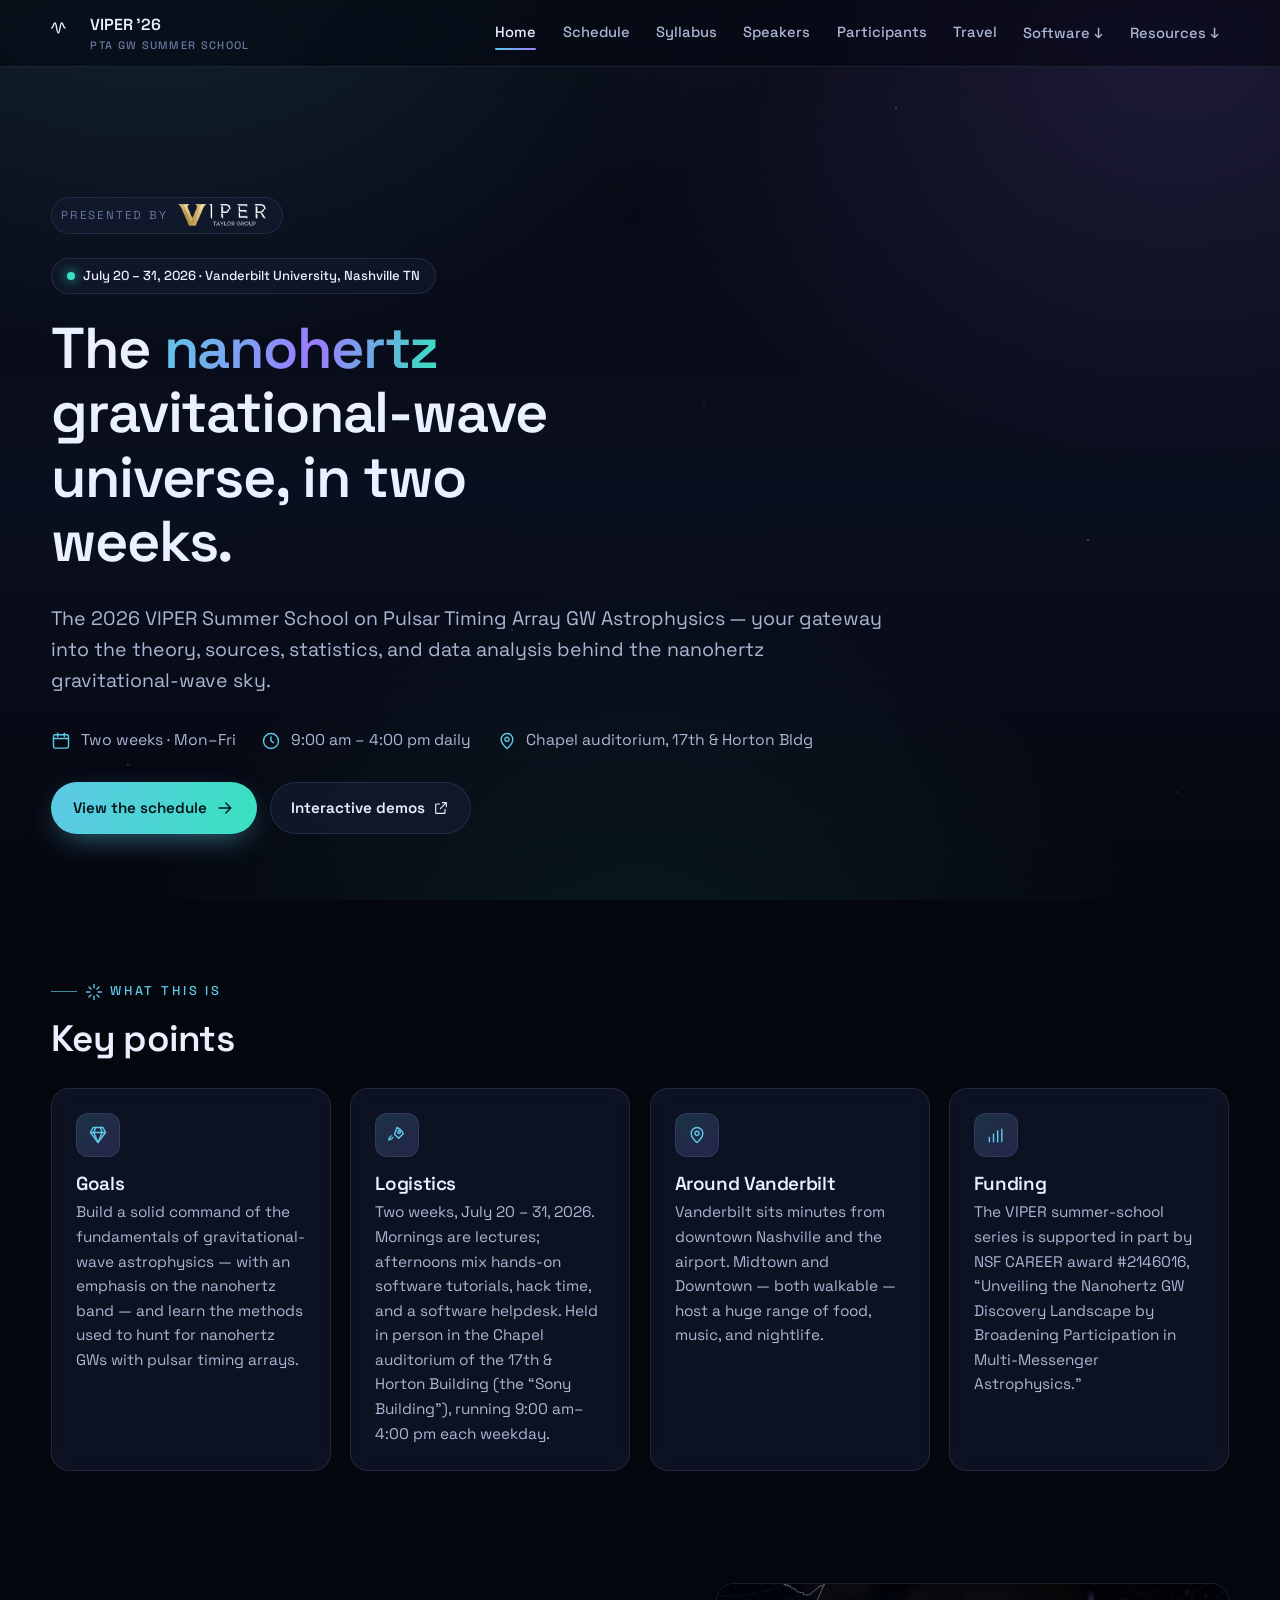
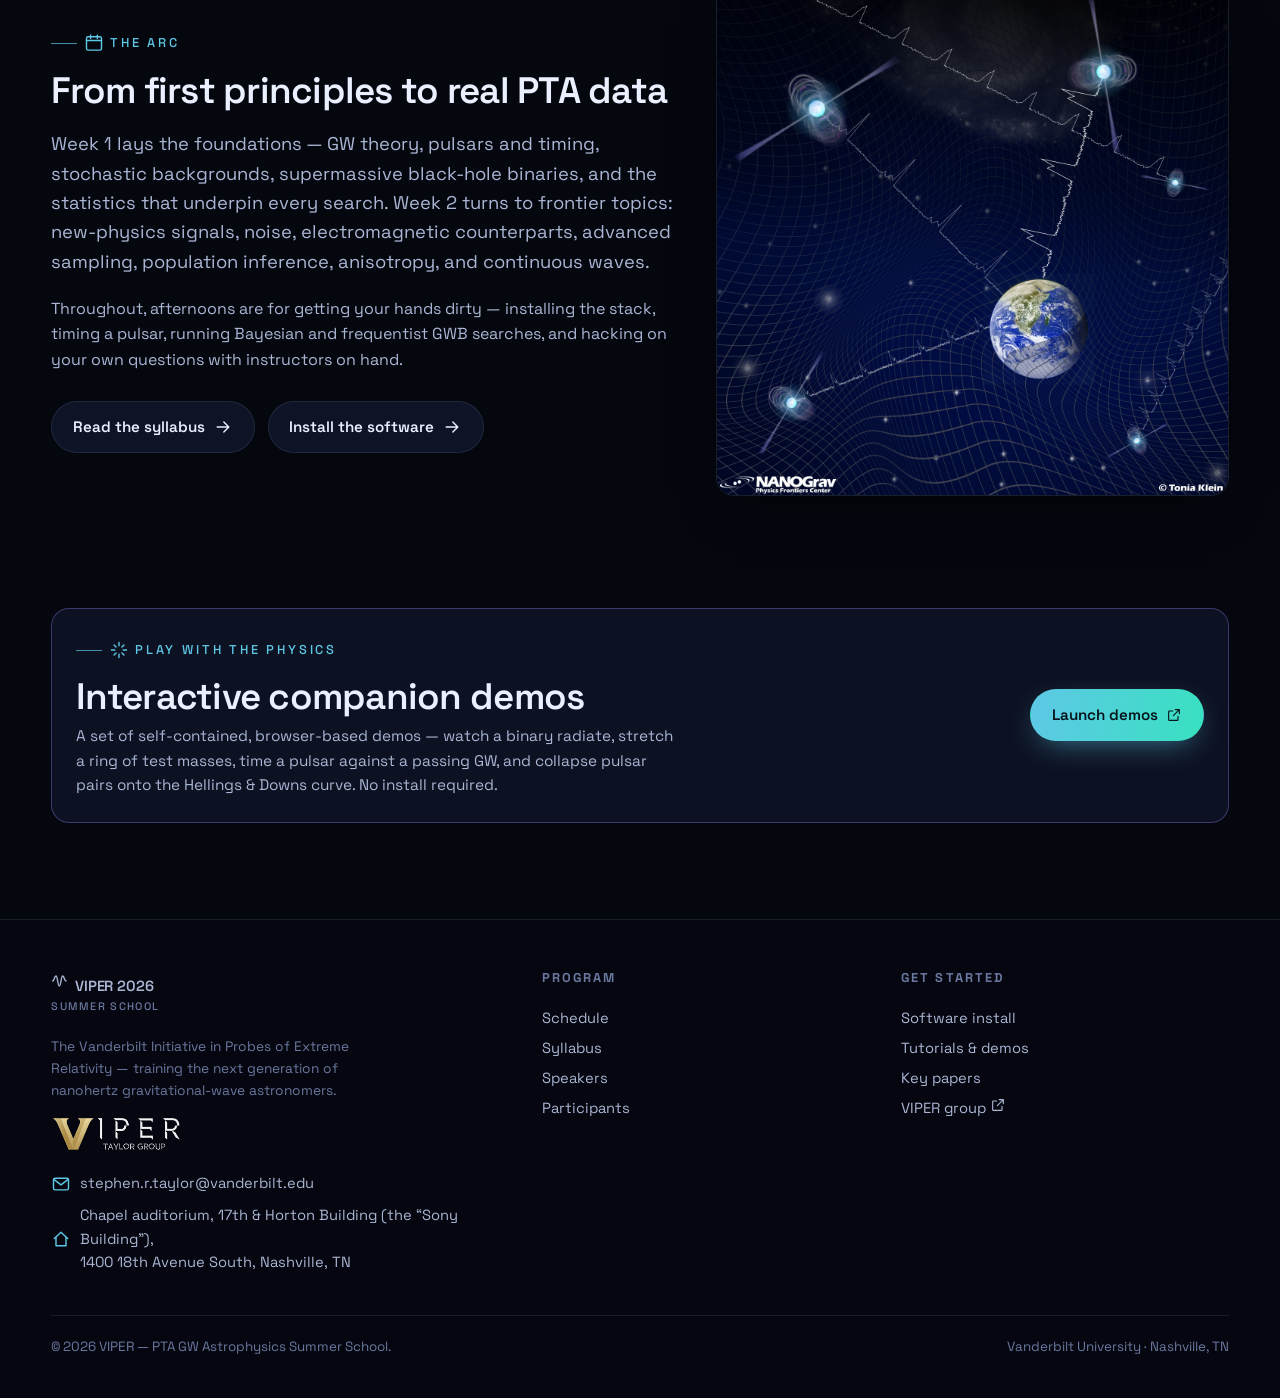
==== commit 5d9cc910: "Cache-bust assets and trim VIPER logo size Add ?v=2 to the site.css and site.js links so browsers fe" ====
--- a/index.html
+++ b/index.html
@@ -9,7 +9,7 @@
 <link rel="preconnect" href="https://fonts.googleapis.com" />
 <link rel="preconnect" href="https://fonts.gstatic.com" crossorigin />
 <link href="https://fonts.googleapis.com/css2?family=Space+Grotesk:wght@400;500;600;700&family=JetBrains+Mono:wght@400;500&display=swap" rel="stylesheet" />
-<link rel="stylesheet" href="assets/css/site.css" />
+<link rel="stylesheet" href="assets/css/site.css?v=2" />
 </head>
 <body>
 <div class="cosmos"></div>
@@ -129,6 +129,6 @@
     <span>Vanderbilt University &middot; Nashville, TN</span>
   </div>
 </div></footer>
-<script src="assets/js/site.js"></script>
+<script src="assets/js/site.js?v=2"></script>
 </body>
 </html>
--- a/assets/css/site.css
+++ b/assets/css/site.css
@@ -213,10 +213,10 @@
 }
 .viper-presents:hover { border-color: rgba(212,175,55,.55); transform: translateY(-1px); }
 .viper-presents .lbl { font-size: .72rem; letter-spacing: .2em; text-transform: uppercase; color: var(--ink-dim); }
-.viper-presents img { height: 26px; width: auto; display: block; }
+.viper-presents img { height: 22px; width: auto; max-width: 130px; display: block; }
 
 .viper-footer { display: inline-block; margin: .2rem 0 1rem; }
-.viper-footer img { height: 40px; width: auto; display: block; opacity: .95; transition: opacity .18s ease; }
+.viper-footer img { height: 32px; width: auto; max-width: 180px; display: block; opacity: .95; transition: opacity .18s ease; }
 .viper-footer:hover img { opacity: 1; }
 
 /* ---- glass cards / features ------------------------------------------- */
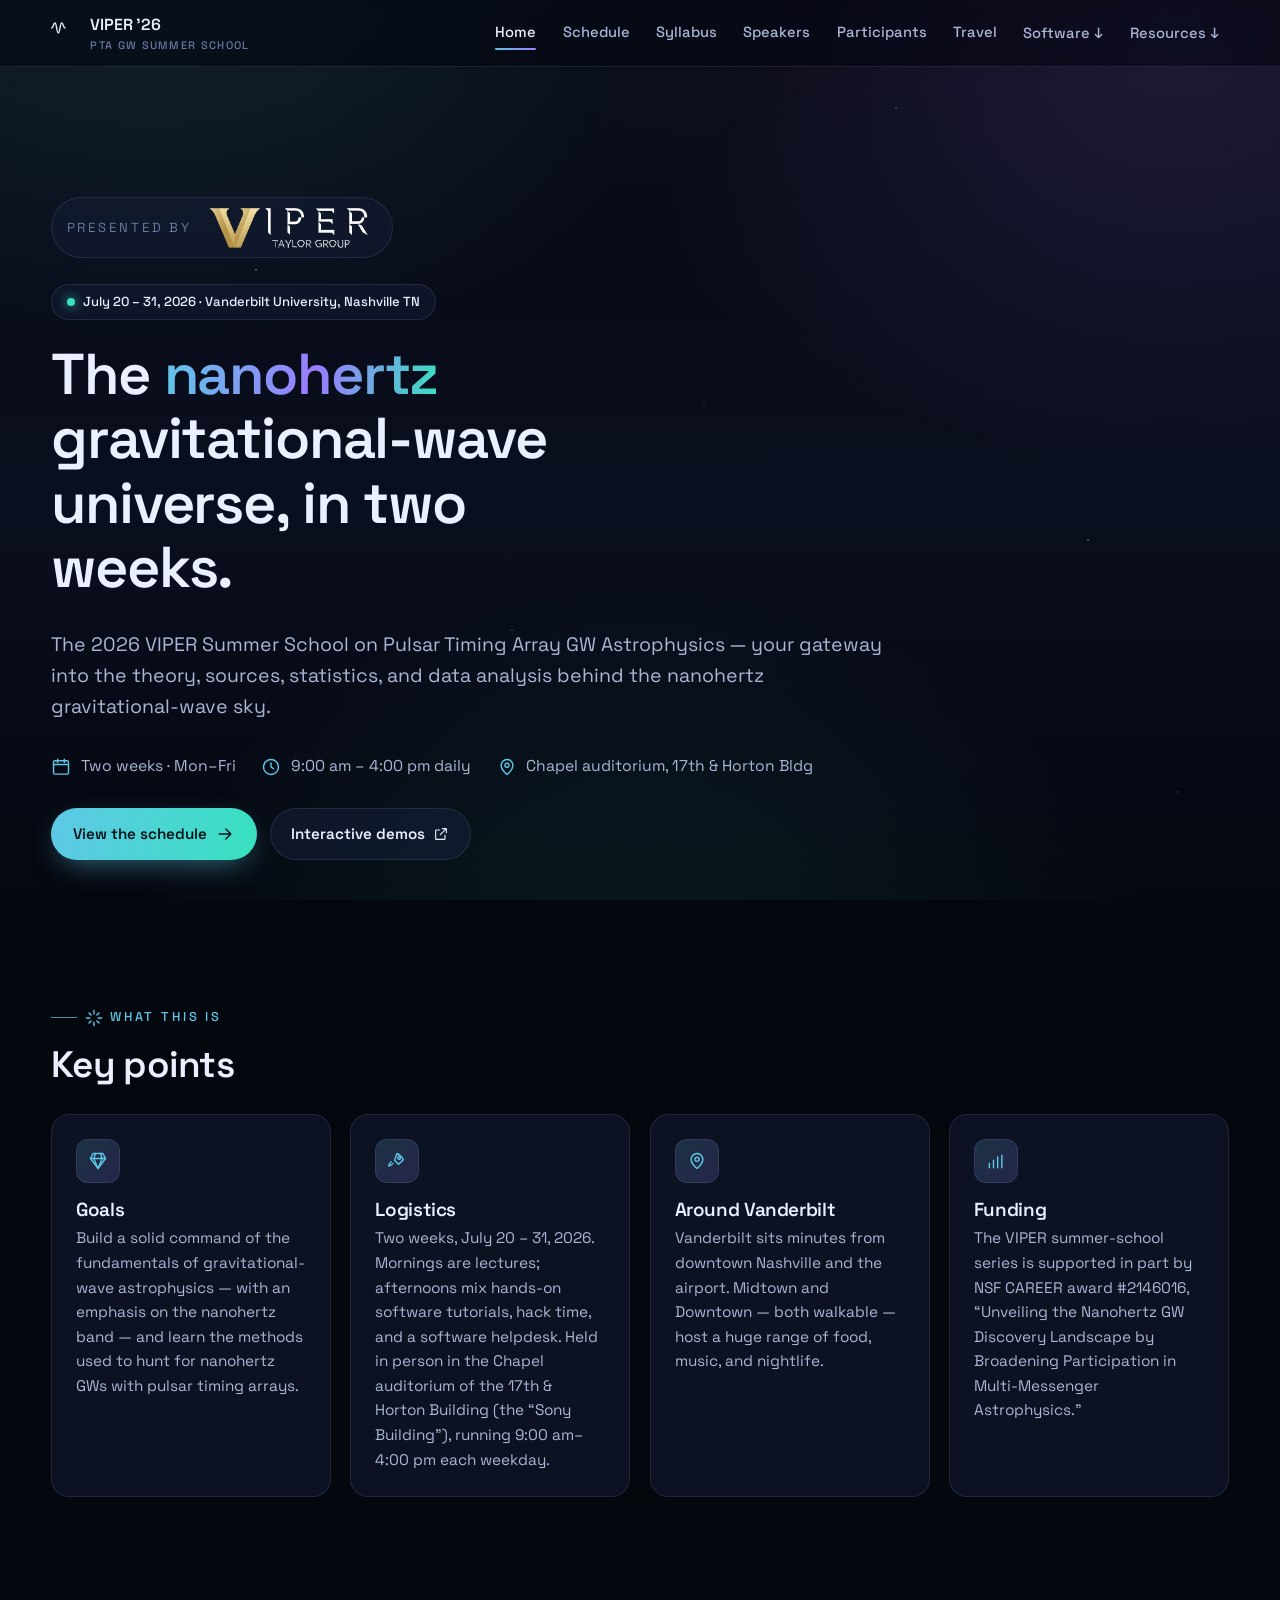
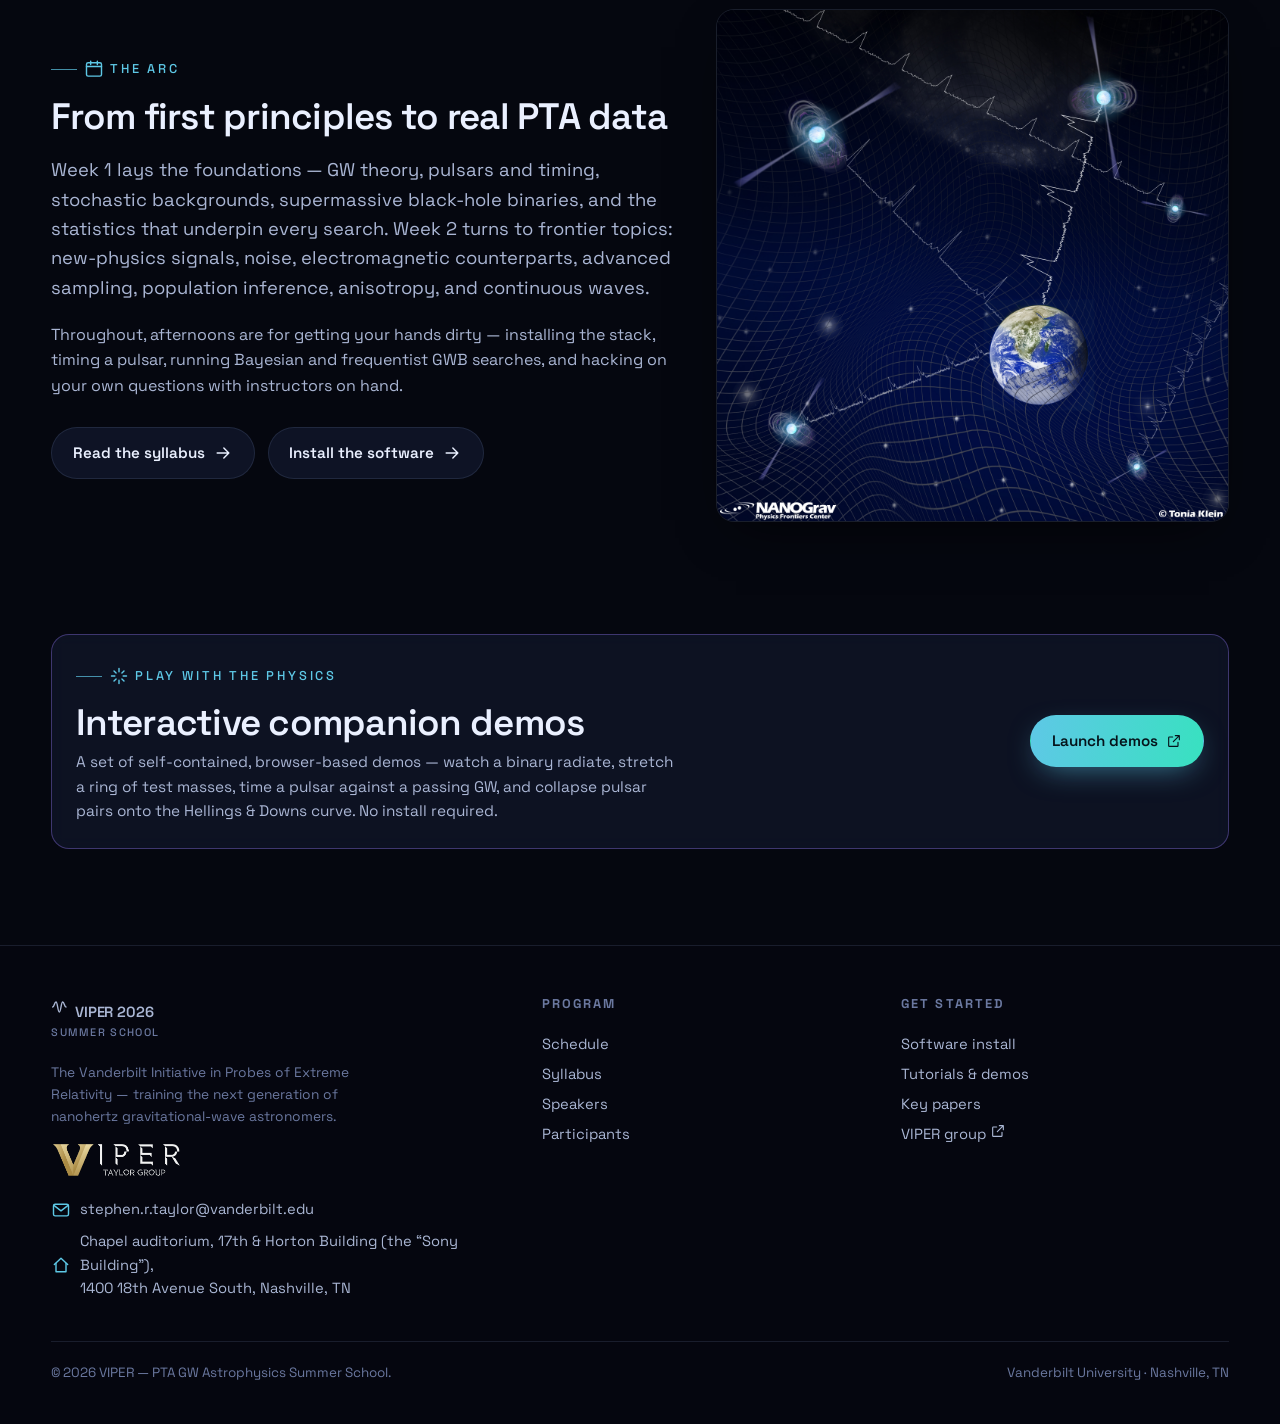
==== commit 1a80d31a: "Make hero VIPER lockup more prominent (40px) Enlarge the homepage 'Presented by' VIPER logo from 22p" ====
--- a/index.html
+++ b/index.html
@@ -9,7 +9,7 @@
 <link rel="preconnect" href="https://fonts.googleapis.com" />
 <link rel="preconnect" href="https://fonts.gstatic.com" crossorigin />
 <link href="https://fonts.googleapis.com/css2?family=Space+Grotesk:wght@400;500;600;700&family=JetBrains+Mono:wght@400;500&display=swap" rel="stylesheet" />
-<link rel="stylesheet" href="assets/css/site.css?v=2" />
+<link rel="stylesheet" href="assets/css/site.css?v=3" />
 </head>
 <body>
 <div class="cosmos"></div>
@@ -129,6 +129,6 @@
     <span>Vanderbilt University &middot; Nashville, TN</span>
   </div>
 </div></footer>
-<script src="assets/js/site.js?v=2"></script>
+<script src="assets/js/site.js?v=3"></script>
 </body>
 </html>
--- a/assets/css/site.css
+++ b/assets/css/site.css
@@ -206,14 +206,14 @@
 
 /* ---- VIPER logo lockups ------------------------------------------------ */
 .viper-presents {
-  display: inline-flex; align-items: center; gap: .55rem;
-  padding: .4rem 1rem .4rem .55rem; margin-bottom: 1.5rem;
+  display: inline-flex; align-items: center; gap: .9rem;
+  padding: .6rem 1.5rem .6rem .9rem; margin-bottom: 1.6rem;
   border: 1px solid var(--line); border-radius: 999px; background: var(--glass);
   transition: border-color .18s ease, transform .18s ease;
 }
 .viper-presents:hover { border-color: rgba(212,175,55,.55); transform: translateY(-1px); }
-.viper-presents .lbl { font-size: .72rem; letter-spacing: .2em; text-transform: uppercase; color: var(--ink-dim); }
-.viper-presents img { height: 22px; width: auto; max-width: 130px; display: block; }
+.viper-presents .lbl { font-size: .82rem; letter-spacing: .22em; text-transform: uppercase; color: var(--ink-dim); }
+.viper-presents img { height: 40px; width: auto; max-width: 230px; display: block; }
 
 .viper-footer { display: inline-block; margin: .2rem 0 1rem; }
 .viper-footer img { height: 32px; width: auto; max-width: 180px; display: block; opacity: .95; transition: opacity .18s ease; }
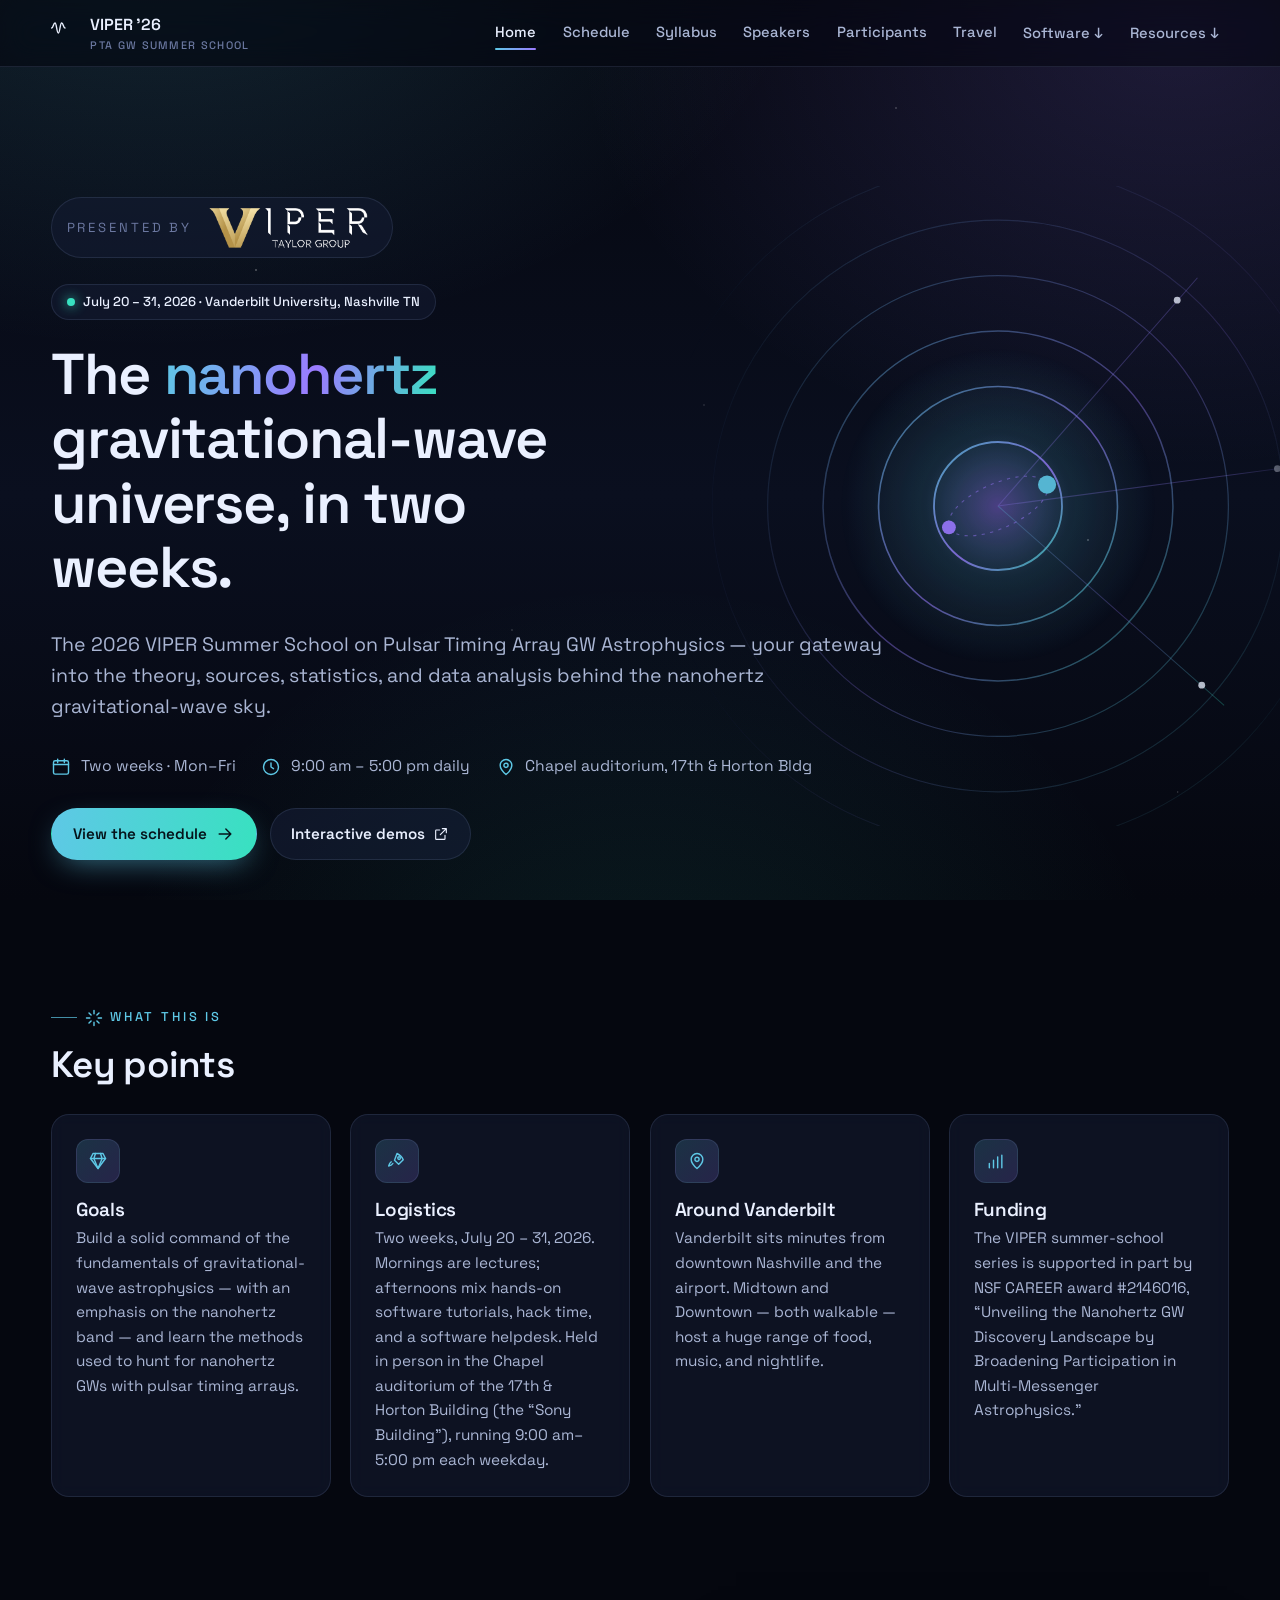
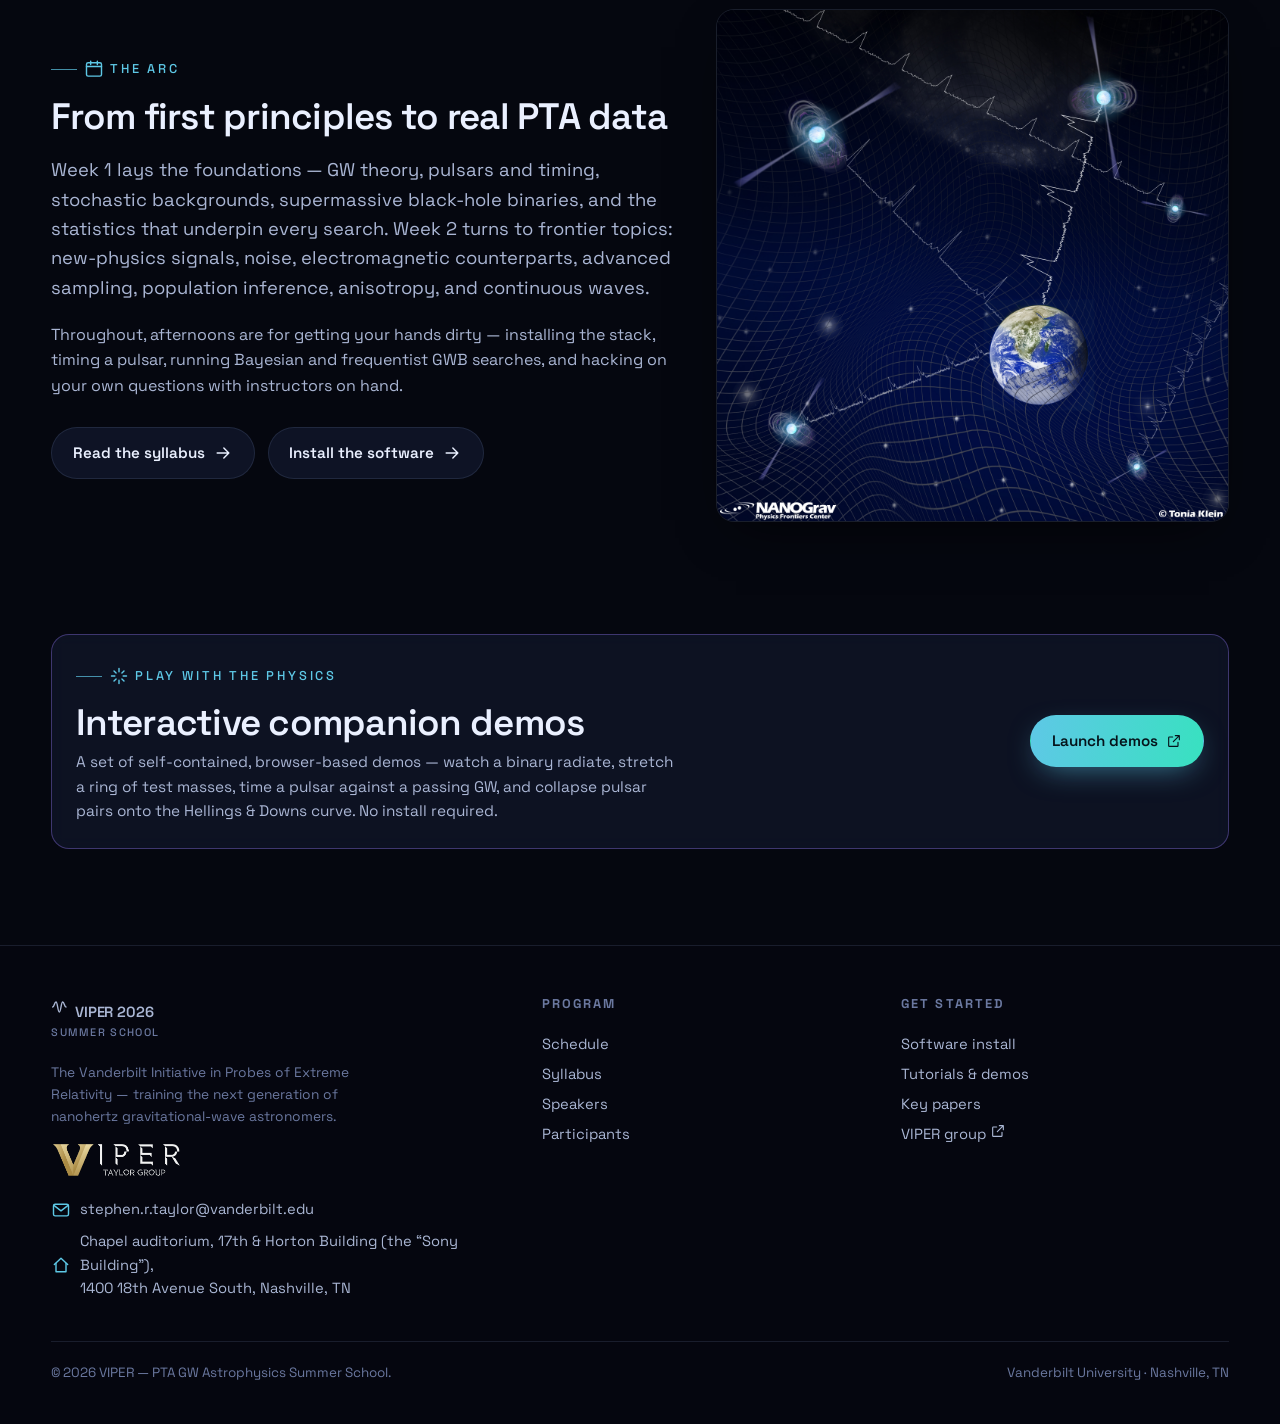
==== commit 966f3485: "Extend daily hours to 5 pm and add faded GW-wavefront hero backdrop Homepage now states 9 am to 5 pm" ====
--- a/index.html
+++ b/index.html
@@ -9,14 +9,52 @@
 <link rel="preconnect" href="https://fonts.googleapis.com" />
 <link rel="preconnect" href="https://fonts.gstatic.com" crossorigin />
 <link href="https://fonts.googleapis.com/css2?family=Space+Grotesk:wght@400;500;600;700&family=JetBrains+Mono:wght@400;500&display=swap" rel="stylesheet" />
-<link rel="stylesheet" href="assets/css/site.css?v=3" />
+<link rel="stylesheet" href="assets/css/site.css?v=4" />
 </head>
 <body>
 <div class="cosmos"></div>
 <header class="nav"><div class="nav-inner"><a class="brand" href="index.html"><span class="mark"><svg width="20" height="20" viewBox="0 0 24 24" fill="none" stroke="currentColor" stroke-width="1.7" stroke-linecap="round" stroke-linejoin="round"><path d="M2 12c2 0 2-6 4-6s2 12 4 12 2-12 4-12 2 6 4 6"/></svg></span><span>VIPER &rsquo;26<small>PTA GW Summer School</small></span></a><button class="nav-toggle" aria-label="Menu"><svg width="22" height="22" viewBox="0 0 24 24" fill="none" stroke="currentColor" stroke-width="1.7" stroke-linecap="round" stroke-linejoin="round"><path d="M4 7h16M4 12h16M4 17h16"/></svg></button><nav class="nav-links"><a href="index.html" class="active">Home</a><a href="schedule.html">Schedule</a><a href="syllabus.html">Syllabus</a><a href="speakers.html">Speakers</a><a href="participants.html">Participants</a><a href="travel.html">Travel</a><span class="has-menu"><a href="installation.html">Software &darr;</a><span class="drop"><a href="installation.html">Installation</a><a href="tutorials.html">Tutorials &amp; demos</a></span></span><span class="has-menu"><a href="imp_papers.html">Resources &darr;</a><span class="drop"><a href="imp_papers.html">Key papers</a><a href="useful_links.html">Useful links</a></span></span></nav></div></header>
 <main>
 
-<section class="hero"><div class="wrap">
+<section class="hero">
+  <div class="hero-art"><svg viewBox="0 0 600 600" fill="none" xmlns="http://www.w3.org/2000/svg" aria-hidden="true">
+  <defs>
+    <radialGradient id="ha-core" cx="50%" cy="50%" r="50%">
+      <stop offset="0%"   stop-color="#9b7bff" stop-opacity=".50"/>
+      <stop offset="45%"  stop-color="#5ec8e6" stop-opacity=".16"/>
+      <stop offset="100%" stop-color="#5ec8e6" stop-opacity="0"/>
+    </radialGradient>
+    <linearGradient id="ha-ring" x1="0" y1="0" x2="1" y2="1">
+      <stop offset="0%"   stop-color="#5ec8e6"/>
+      <stop offset="55%"  stop-color="#9b7bff"/>
+      <stop offset="100%" stop-color="#38e1c0"/>
+    </linearGradient>
+  </defs>
+  <circle cx="300" cy="300" r="150" fill="url(#ha-core)"/>
+  <g stroke="url(#ha-ring)" stroke-width="1" opacity=".30">
+    <line x1="300" y1="300" x2="585" y2="262"/>
+    <line x1="300" y1="300" x2="512" y2="487"/>
+    <line x1="300" y1="300" x2="487" y2="86"/>
+  </g>
+  <g fill="#eaf0ff" opacity=".85">
+    <circle cx="562" cy="265" r="3.2"/>
+    <circle cx="491" cy="468" r="3.2"/>
+    <circle cx="468" cy="107" r="3.2"/>
+  </g>
+  <g class="rings" stroke="url(#ha-ring)" fill="none">
+    <circle cx="300" cy="300" r="60"  stroke-width="1.7" opacity=".85"/>
+    <circle cx="300" cy="300" r="112" stroke-width="1.5" opacity=".62"/>
+    <circle cx="300" cy="300" r="164" stroke-width="1.4" opacity=".44"/>
+    <circle cx="300" cy="300" r="216" stroke-width="1.2" opacity=".30"/>
+    <circle cx="300" cy="300" r="268" stroke-width="1.1" opacity=".19"/>
+    <circle cx="300" cy="300" r="320" stroke-width="1"   opacity=".11"/>
+  </g>
+  <ellipse cx="300" cy="300" rx="50" ry="21" transform="rotate(-24 300 300)"
+           stroke="#9b7bff" stroke-width="1" stroke-dasharray="3 5" opacity=".55"/>
+  <circle cx="346" cy="280" r="8.5" fill="#5ec8e6"/>
+  <circle cx="254" cy="320" r="6.5" fill="#9b7bff"/>
+</svg></div>
+  <div class="wrap">
   <a class="viper-presents" href="https://as.vanderbilt.edu/viper/" target="_blank" rel="noopener" title="Visit the VIPER group at Vanderbilt">
     <span class="lbl">Presented by</span>
     <img src="images/viper-logo.png" alt="VIPER &mdash; Vanderbilt Initiative in Probes of Extreme Relativity" />
@@ -29,7 +67,7 @@
   nanohertz gravitational-wave sky.</p>
   <div class="hero-meta">
     <span class="item"><svg width="20" height="20" viewBox="0 0 24 24" fill="none" stroke="currentColor" stroke-width="1.7" stroke-linecap="round" stroke-linejoin="round"><rect x="3" y="4.5" width="18" height="16" rx="2"/><path d="M3 9h18M8 2.5v4M16 2.5v4"/></svg> Two weeks &middot; Mon&ndash;Fri</span>
-    <span class="item"><svg width="20" height="20" viewBox="0 0 24 24" fill="none" stroke="currentColor" stroke-width="1.7" stroke-linecap="round" stroke-linejoin="round"><circle cx="12" cy="12" r="9"/><path d="M12 7v5l3 2"/></svg> 9:00 am &ndash; 4:00 pm daily</span>
+    <span class="item"><svg width="20" height="20" viewBox="0 0 24 24" fill="none" stroke="currentColor" stroke-width="1.7" stroke-linecap="round" stroke-linejoin="round"><circle cx="12" cy="12" r="9"/><path d="M12 7v5l3 2"/></svg> 9:00 am &ndash; 5:00 pm daily</span>
     <span class="item"><svg width="20" height="20" viewBox="0 0 24 24" fill="none" stroke="currentColor" stroke-width="1.7" stroke-linecap="round" stroke-linejoin="round"><path d="M12 21s7-5.6 7-11a7 7 0 1 0-14 0c0 5.4 7 11 7 11z"/><circle cx="12" cy="10" r="2.5"/></svg> Chapel auditorium, 17th &amp; Horton Bldg</span>
   </div>
   <div class="btn-row">
@@ -49,7 +87,7 @@
     <article class="card"><div class="ico"><svg width="20" height="20" viewBox="0 0 24 24" fill="none" stroke="currentColor" stroke-width="1.7" stroke-linecap="round" stroke-linejoin="round"><path d="M5 13c-2 1-3 5-3 5s4-1 5-3M12 3c3.5 1.5 6 4 7.5 7.5L14 16l-5-5z"/><circle cx="14.5" cy="8.5" r="1.6"/></svg></div><h3>Logistics</h3>
       <p>Two weeks, July 20 – 31, 2026. Mornings are lectures; afternoons mix hands-on software
       tutorials, hack time, and a software helpdesk. Held in person in the Chapel auditorium
-      of the 17th &amp; Horton Building (the &ldquo;Sony Building&rdquo;), running 9:00&nbsp;am&ndash;4:00&nbsp;pm each weekday.</p></article>
+      of the 17th &amp; Horton Building (the &ldquo;Sony Building&rdquo;), running 9:00&nbsp;am&ndash;5:00&nbsp;pm each weekday.</p></article>
     <article class="card"><div class="ico"><svg width="20" height="20" viewBox="0 0 24 24" fill="none" stroke="currentColor" stroke-width="1.7" stroke-linecap="round" stroke-linejoin="round"><path d="M12 21s7-5.6 7-11a7 7 0 1 0-14 0c0 5.4 7 11 7 11z"/><circle cx="12" cy="10" r="2.5"/></svg></div><h3>Around Vanderbilt</h3>
       <p>Vanderbilt sits minutes from downtown Nashville and the airport. Midtown and
       Downtown &mdash; both walkable &mdash; host a huge range of food, music, and nightlife.</p></article>
@@ -129,6 +167,6 @@
     <span>Vanderbilt University &middot; Nashville, TN</span>
   </div>
 </div></footer>
-<script src="assets/js/site.js?v=3"></script>
+<script src="assets/js/site.js?v=4"></script>
 </body>
 </html>
--- a/assets/css/site.css
+++ b/assets/css/site.css
@@ -191,7 +191,23 @@
 .btn-row { display: flex; flex-wrap: wrap; gap: .8rem; margin-top: 1.8rem; }
 
 /* ---- hero -------------------------------------------------------------- */
-.hero { padding: clamp(64px, 11vw, 130px) 0 84px; position: relative; }
+.hero { padding: clamp(64px, 11vw, 130px) 0 84px; position: relative; z-index: 0; overflow: hidden; }
+.hero > .wrap { position: relative; z-index: 1; }
+
+/* faded GW-wavefront backdrop filling the right-hand negative space */
+.hero-art {
+  position: absolute; z-index: 0; pointer-events: none; top: 50%;
+  right: clamp(-150px, -3vw, 0px); transform: translateY(-50%);
+  width: min(640px, 52vw); aspect-ratio: 1 / 1; opacity: .9;
+  -webkit-mask-image: linear-gradient(90deg, transparent 0%, #000 32%, #000 86%, transparent 100%);
+          mask-image: linear-gradient(90deg, transparent 0%, #000 32%, #000 86%, transparent 100%);
+}
+.hero-art svg { display: block; width: 100%; height: 100%; }
+.hero-art .rings { transform-box: fill-box; transform-origin: center; animation: ripple 8s ease-in-out infinite alternate; }
+@keyframes ripple { from { transform: scale(.97); opacity: .85; } to { transform: scale(1.05); opacity: 1; } }
+@media (max-width: 980px) { .hero-art { opacity: .4; width: min(520px, 78vw); right: -14%; } }
+@media (max-width: 700px) { .hero-art { display: none; } }
+@media (prefers-reduced-motion: reduce) { .hero-art .rings { animation: none; } }
 .hero .badge {
   display: inline-flex; align-items: center; gap: .55rem;
   padding: .4rem .9rem; border-radius: 999px; font-size: .82rem; font-weight: 500;
